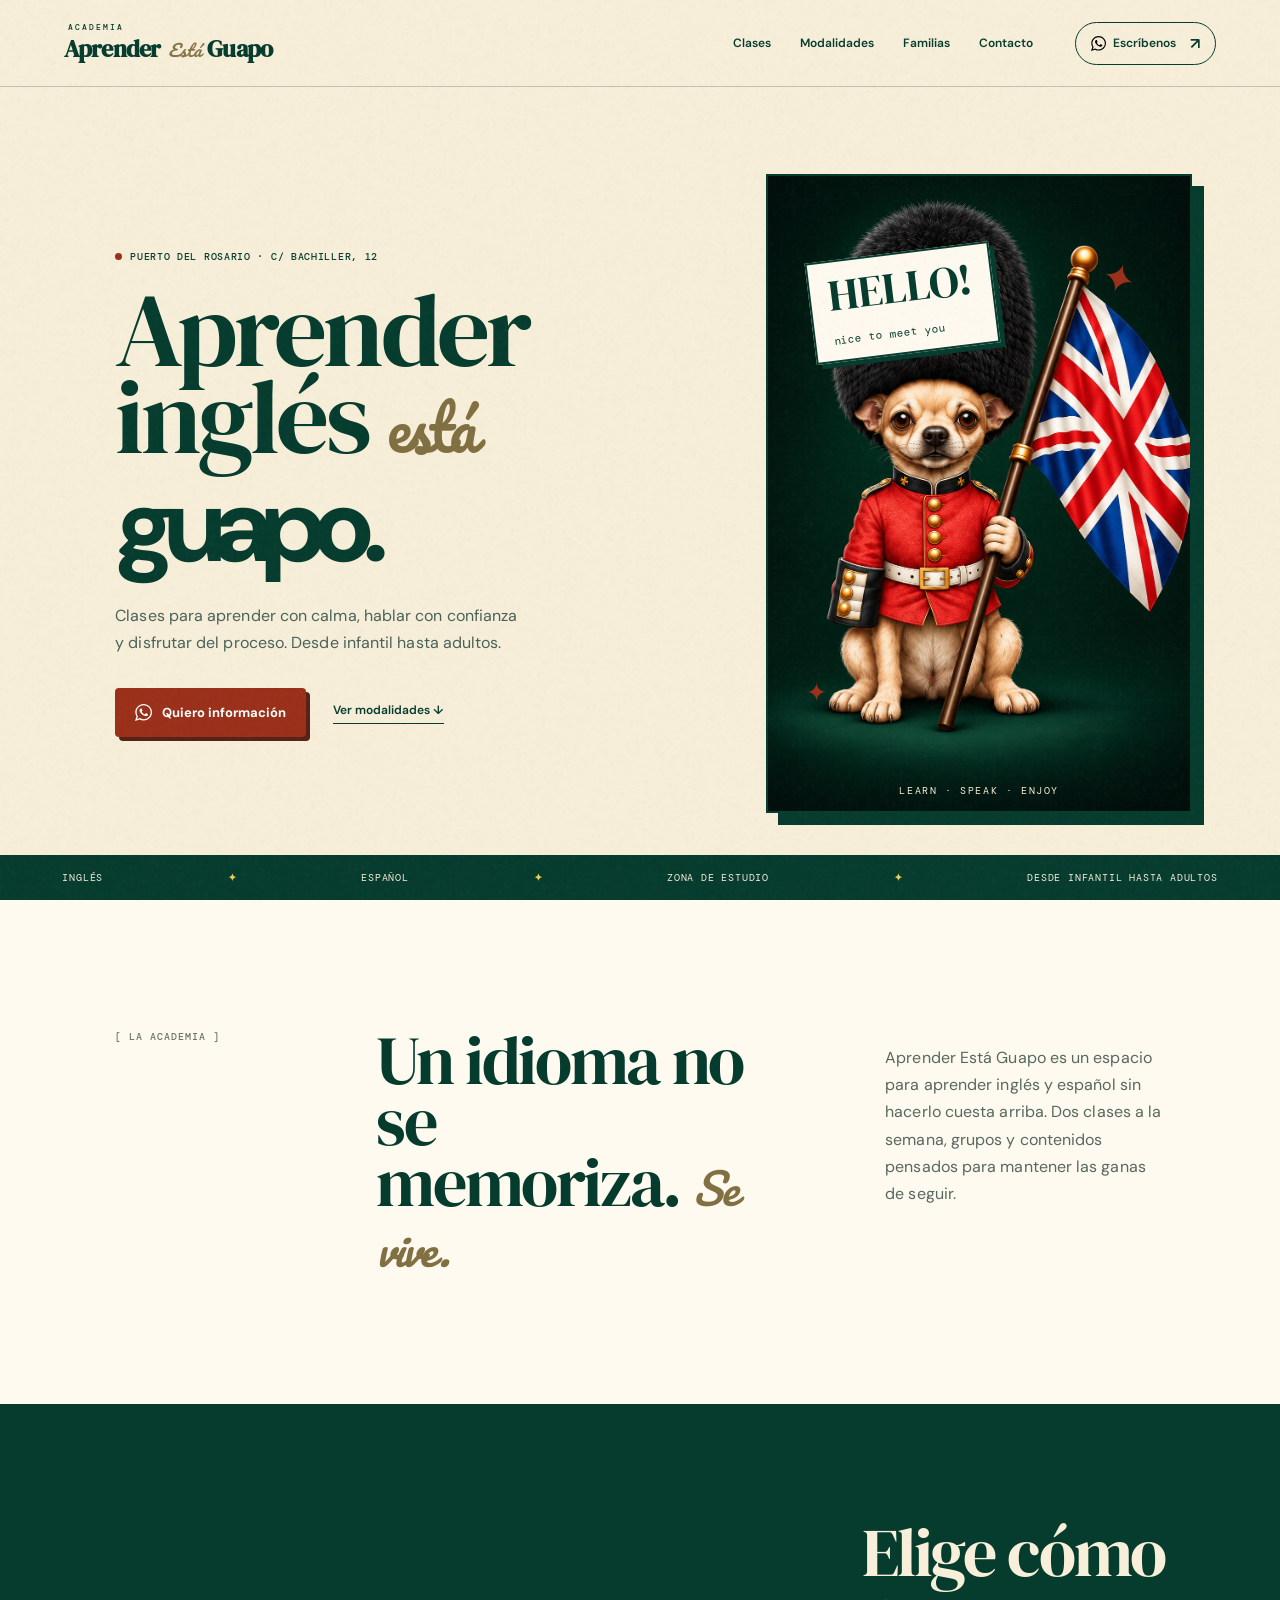
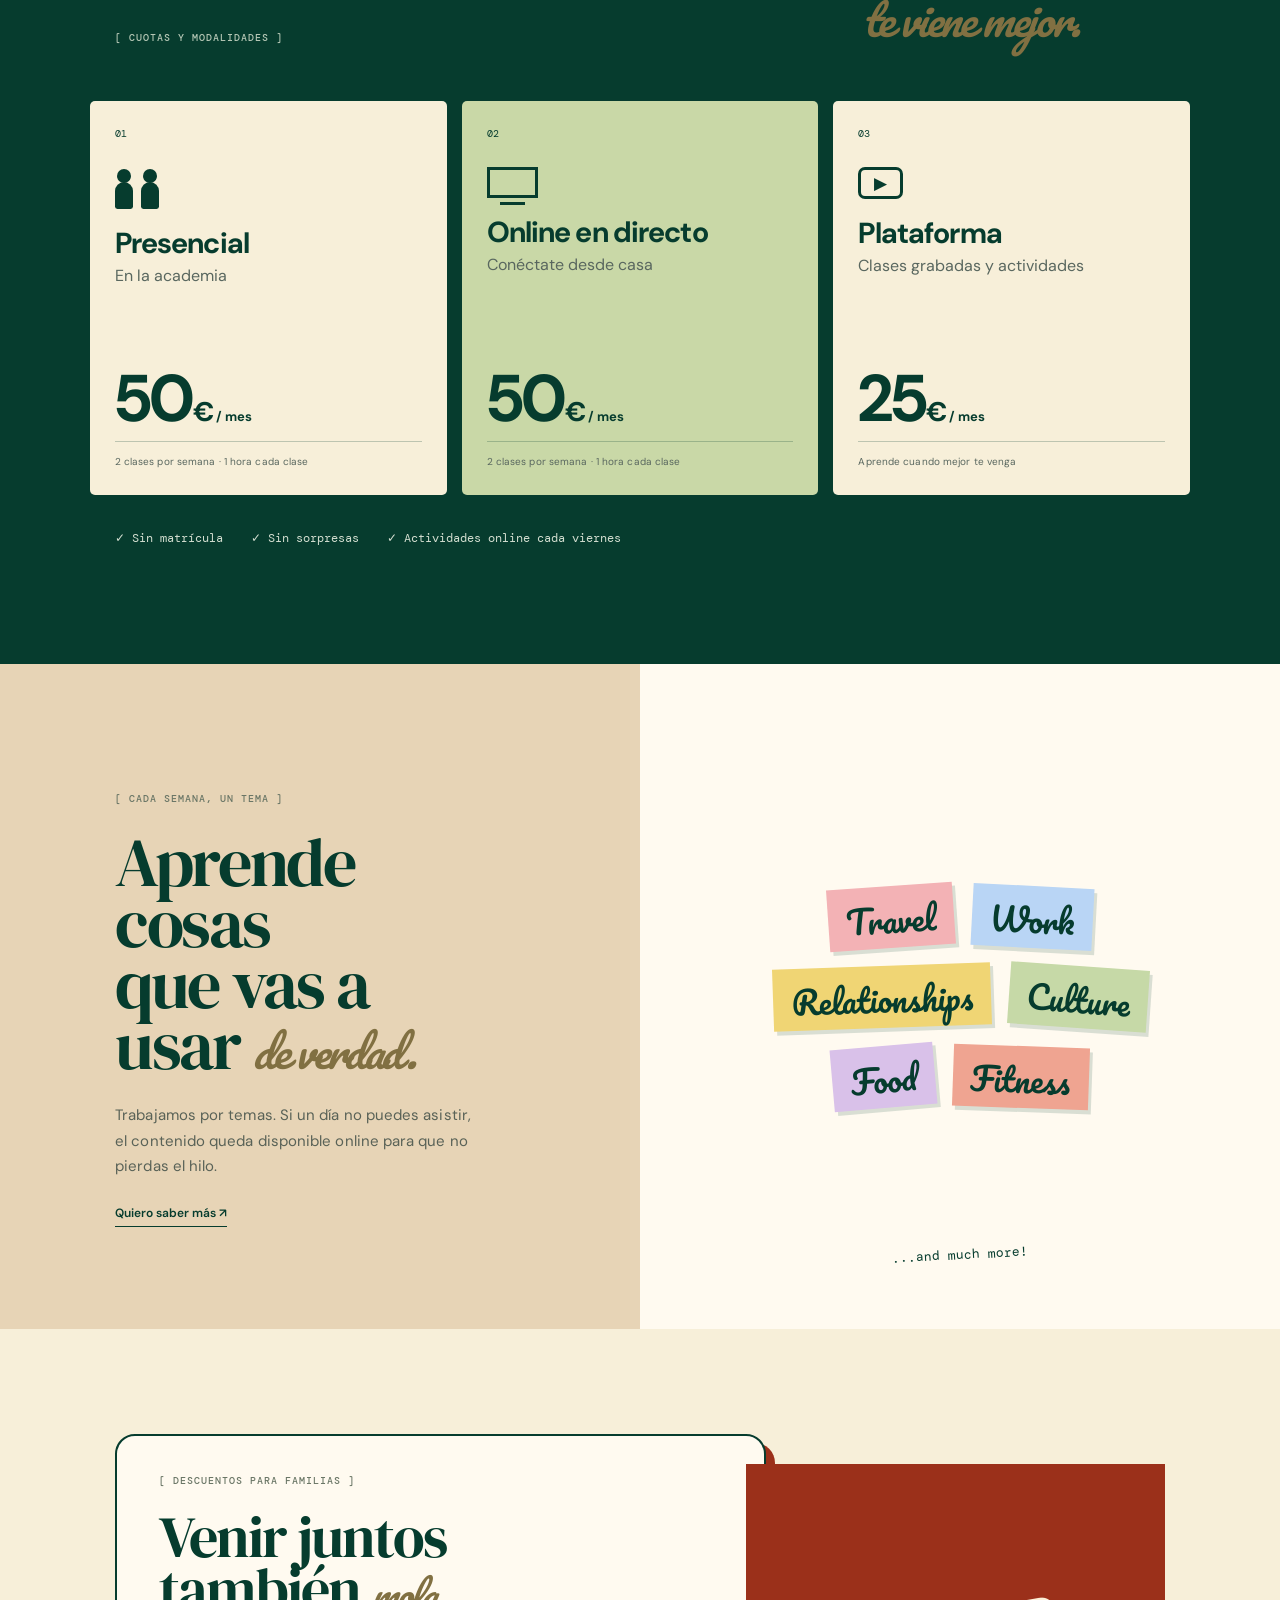
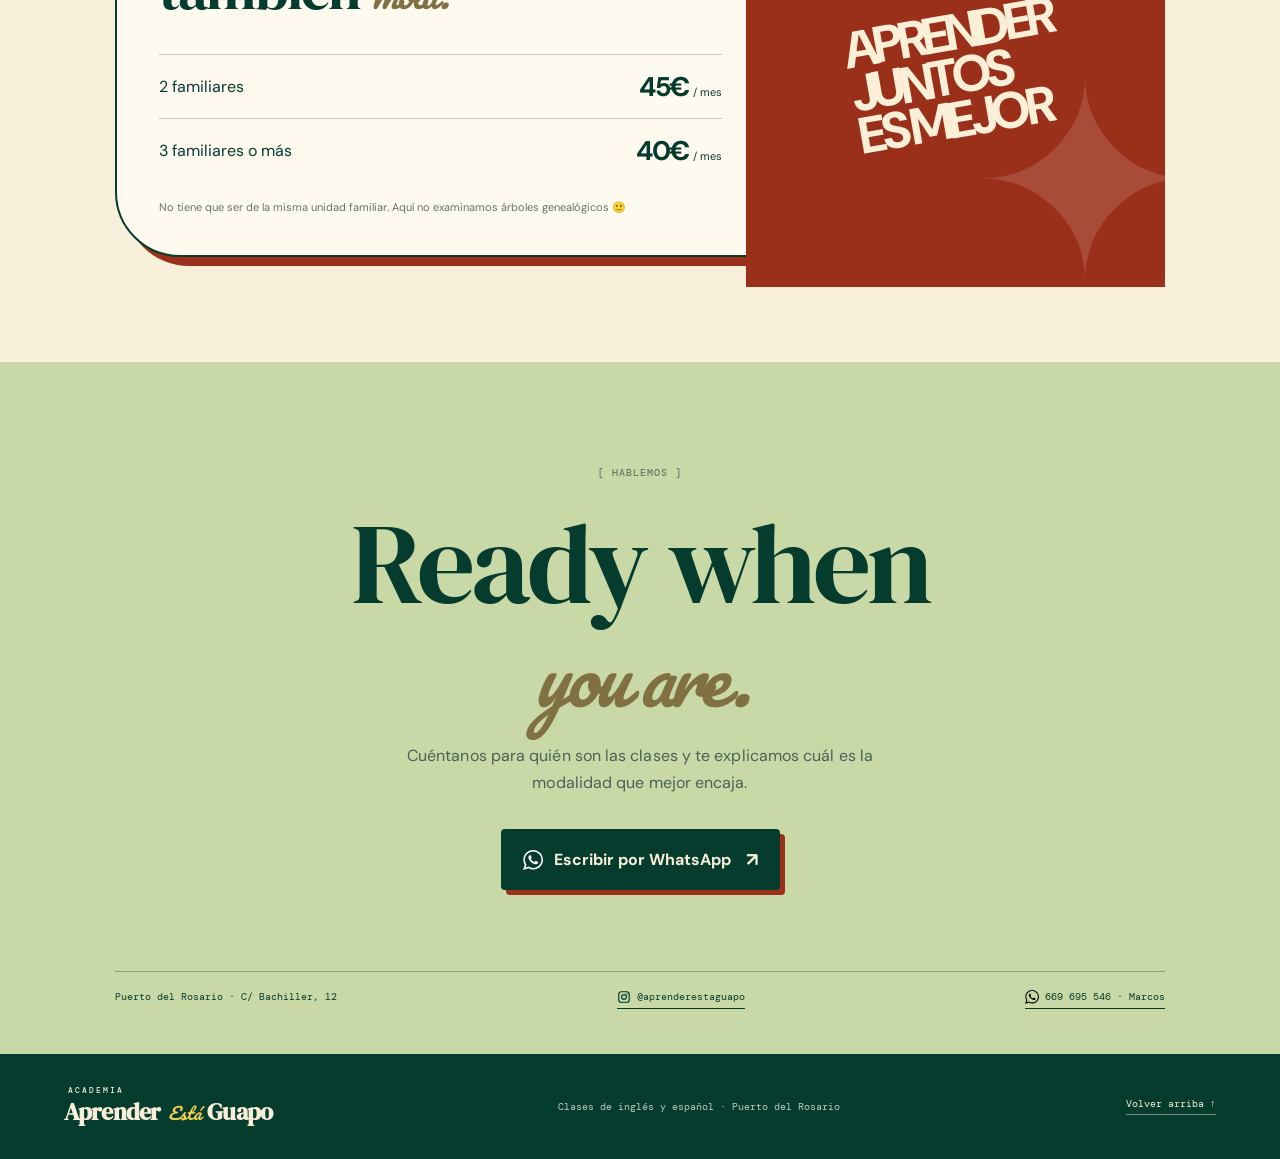
==== demos/aprender-esta-guapo/index.html @ b0c1b48c "Add Aprender Esta Guapo demo" ====
<!doctype html>
<html lang="es">
<head>
  <meta charset="utf-8">
  <meta name="viewport" content="width=device-width, initial-scale=1">
  <meta name="description" content="Aprender Está Guapo — clases de inglés y español en Puerto del Rosario.">
  <title>Aprender Está Guapo | Inglés que te acompaña</title>
  <link rel="preconnect" href="https://fonts.googleapis.com">
  <link rel="preconnect" href="https://fonts.gstatic.com" crossorigin>
  <link href="https://fonts.googleapis.com/css2?family=DM+Mono:wght@400;500&family=DM+Sans:opsz,wght@9..40,400;9..40,500;9..40,600;9..40,700;9..40,800&family=DM+Serif+Display:ital@0;1&family=Pacifico&display=swap" rel="stylesheet">
  <link rel="stylesheet" href="styles.css">
</head>
<body>
  <div class="noise" aria-hidden="true"></div>
  <header class="header" id="inicio">
    <a class="brand" href="#inicio" aria-label="Aprender Está Guapo, inicio"><small>ACADEMIA</small><strong>Aprender <em>Está</em> Guapo</strong></a>
    <nav class="desktop-nav" aria-label="Navegación principal"><a href="#clases">Clases</a><a href="#modalidades">Modalidades</a><a href="#familias">Familias</a><a href="#contacto">Contacto</a></nav>
    <a class="top-cta" href="https://wa.me/34669695546?text=Hola%2C%20me%20gustar%C3%ADa%20pedir%20informaci%C3%B3n%20sobre%20las%20clases." target="_blank" rel="noopener noreferrer"><img class="whatsapp-icon" src="assets/whatsapp.svg" alt="" aria-hidden="true"> Escríbenos <span class="arrow">↗</span></a>
    <button class="menu" type="button" aria-label="Abrir menú" aria-expanded="false"><i></i><i></i></button>
  </header>
  <nav class="mobile-nav" aria-label="Navegación móvil"><a href="#clases">Clases</a><a href="#modalidades">Modalidades</a><a href="#familias">Familias</a><a href="#contacto">Contacto</a><a class="mobile-cta" href="https://wa.me/34669695546?text=Hola%2C%20me%20gustar%C3%ADa%20pedir%20informaci%C3%B3n%20sobre%20las%20clases." target="_blank" rel="noopener noreferrer">Escribir por WhatsApp</a></nav>

  <main>
    <section class="hero">
      <div class="hero-main">
        <p class="eyebrow"><span></span> PUERTO DEL ROSARIO · C/ BACHILLER, 12</p>
        <h1>Aprender<br>inglés <em>está</em><br><strong>guapo.</strong></h1>
        <p class="hero-copy">Clases para aprender con calma, hablar con confianza y disfrutar del proceso. Desde infantil hasta adultos.</p>
        <div class="hero-actions"><a class="button" href="https://wa.me/34669695546?text=Hola%2C%20me%20gustar%C3%ADa%20pedir%20informaci%C3%B3n%20sobre%20las%20clases." target="_blank" rel="noopener noreferrer"><img class="whatsapp-icon" src="assets/whatsapp.svg" alt="" aria-hidden="true"> Quiero información</a><a class="plain-link" href="#modalidades">Ver modalidades <span>↓</span></a></div>
      </div>
      <div class="hero-poster" aria-label="Aprender un idioma abre mundos">
        <div class="sun"></div><div class="star s1">✦</div><div class="star s2">✦</div>
        <p class="speech">HELLO!<br><small>nice to meet you</small></p>
        <img class="mascot" src="assets/mascota-guardia-con-bandera.png" alt="Mascota de Aprender Está Guapo con uniforme de guardia británico">
        <p class="poster-bottom">LEARN · SPEAK · ENJOY</p>
      </div>
      <div class="hero-strip"><span>INGLÉS</span><b>✦</b><span>ESPAÑOL</span><b>✦</b><span>ZONA DE ESTUDIO</span><b>✦</b><span>DESDE INFANTIL HASTA ADULTOS</span></div>
    </section>

    <section class="intro" id="clases"><p class="section-tag">[ LA ACADEMIA ]</p><div><h2>Un idioma no se<br>memoriza. <em>Se vive.</em></h2><p>Aprender Está Guapo es un espacio para aprender inglés y español sin hacerlo cuesta arriba. Dos clases a la semana, grupos y contenidos pensados para mantener las ganas de seguir.</p></div></section>

    <section class="modalities" id="modalidades"><div class="section-heading"><p class="section-tag">[ CUOTAS Y MODALIDADES ]</p><h2>Elige cómo<br><em>te viene mejor.</em></h2></div><div class="plans">
      <article class="plan"><span class="plan-number">01</span><div class="plan-icon people"><i></i><i></i></div><h3>Presencial</h3><p>En la academia</p><b><small>50</small>€ <em>/ mes</em></b><p class="plan-footer">2 clases por semana · 1 hora cada clase</p></article>
      <article class="plan featured"><span class="plan-number">02</span><div class="plan-icon screen"></div><h3>Online en directo</h3><p>Conéctate desde casa</p><b><small>50</small>€ <em>/ mes</em></b><p class="plan-footer">2 clases por semana · 1 hora cada clase</p></article>
      <article class="plan"><span class="plan-number">03</span><div class="plan-icon play">▶</div><h3>Plataforma</h3><p>Clases grabadas y actividades</p><b><small>25</small>€ <em>/ mes</em></b><p class="plan-footer">Aprende cuando mejor te venga</p></article>
    </div><div class="plan-notes"><span>✓ Sin matrícula</span><span>✓ Sin sorpresas</span><span>✓ Actividades online cada viernes</span></div></section>

    <section class="topics"><div class="topics-copy"><p class="section-tag">[ CADA SEMANA, UN TEMA ]</p><h2>Aprende cosas<br>que vas a usar <em>de verdad.</em></h2><p>Trabajamos por temas. Si un día no puedes asistir, el contenido queda disponible online para que no pierdas el hilo.</p><a class="plain-link dark" href="https://wa.me/34669695546?text=Hola%2C%20me%20gustar%C3%ADa%20pedir%20informaci%C3%B3n%20sobre%20las%20clases." target="_blank" rel="noopener noreferrer">Quiero saber más <span>↗</span></a></div><div class="stickers"><span class="pink">Travel</span><span class="blue">Work</span><span class="yellow">Relationships</span><span class="green">Culture</span><span class="purple">Food</span><span class="red">Fitness</span><p>...and much more!</p></div></section>

    <section class="families" id="familias"><div class="family-card"><p class="section-tag">[ DESCUENTOS PARA FAMILIAS ]</p><h2>Venir juntos<br>también <em>mola.</em></h2><div class="family-price"><span>2 familiares</span><strong>45€ <small>/ mes</small></strong></div><div class="family-price"><span>3 familiares o más</span><strong>40€ <small>/ mes</small></strong></div><p class="tiny">No tiene que ser de la misma unidad familiar. Aquí no examinamos árboles genealógicos 🙂</p></div><div class="family-side"><p>APRENDER<br>JUNTOS<br>ES MEJOR</p><div class="scribble">✦</div></div></section>

    <section class="contact" id="contacto"><p class="section-tag">[ HABLEMOS ]</p><h2>Ready when<br><em>you are.</em></h2><p>Cuéntanos para quién son las clases y te explicamos cuál es la modalidad que mejor encaja.</p><a class="contact-button" href="https://wa.me/34669695546?text=Hola%2C%20me%20gustar%C3%ADa%20pedir%20informaci%C3%B3n%20sobre%20las%20clases." target="_blank" rel="noopener noreferrer"><img class="whatsapp-icon" src="assets/whatsapp.svg" alt="" aria-hidden="true"> Escribir por WhatsApp <span>↗</span></a><div class="contact-details"><span>Puerto del Rosario · C/ Bachiller, 12</span><a class="social-link" href="https://www.instagram.com/aprenderestaguapo/" target="_blank" rel="noopener noreferrer"><svg viewBox="0 0 24 24" aria-hidden="true"><path d="M7.5 2h9A5.5 5.5 0 0 1 22 7.5v9a5.5 5.5 0 0 1-5.5 5.5h-9A5.5 5.5 0 0 1 2 16.5v-9A5.5 5.5 0 0 1 7.5 2Zm0 2A3.5 3.5 0 0 0 4 7.5v9A3.5 3.5 0 0 0 7.5 20h9a3.5 3.5 0 0 0 3.5-3.5v-9A3.5 3.5 0 0 0 16.5 4h-9Zm9.75 1.5a1.25 1.25 0 1 1 0 2.5 1.25 1.25 0 0 1 0-2.5ZM12 7a5 5 0 1 1 0 10 5 5 0 0 1 0-10Zm0 2a3 3 0 1 0 0 6 3 3 0 0 0 0-6Z"/></svg>@aprenderestaguapo</a><a class="phone-link" href="https://wa.me/34669695546?text=Hola%2C%20me%20gustar%C3%ADa%20pedir%20informaci%C3%B3n%20sobre%20las%20clases." target="_blank" rel="noopener noreferrer"><img class="whatsapp-icon" src="assets/whatsapp.svg" alt="" aria-hidden="true">669 695 546 · Marcos</a></div></section>
  </main>
  <footer><a class="brand" href="#inicio"><small>ACADEMIA</small><strong>Aprender <em>Está</em> Guapo</strong></a><p>Clases de inglés y español · Puerto del Rosario</p><a href="#inicio">Volver arriba ↑</a></footer>
  <script src="script.js"></script>
</body>
</html>
---- demos/aprender-esta-guapo/styles.css ----
:root{--ink:#063c2e;--cream:#f7efd9;--red:#9b301a;--lime:#c9d8a7;--yellow:#f0cf52;--paper:#fffaf0;--line:rgba(6,60,46,.24)}*{box-sizing:border-box}html{scroll-behavior:smooth}body{margin:0;background:var(--cream);color:var(--ink);font-family:"DM Sans",sans-serif;overflow-x:hidden}.noise{pointer-events:none;position:fixed;inset:0;z-index:9;opacity:.045;background-image:url("data:image/svg+xml,%3Csvg viewBox='0 0 180 180' xmlns='http://www.w3.org/2000/svg'%3E%3Cfilter id='n'%3E%3CfeTurbulence baseFrequency='.8' numOctaves='3' stitchTiles='stitch'/%3E%3C/filter%3E%3Crect width='100%25' height='100%25' filter='url(%23n)'/%3E%3C/svg%3E")}.header{height:87px;display:flex;align-items:center;padding:0 5vw;border-bottom:1px solid var(--line);background:var(--cream);position:relative;z-index:3}.brand{color:var(--ink);text-decoration:none;display:flex;flex-direction:column;line-height:.85}.brand small{font:500 8px "DM Mono",monospace;letter-spacing:.25em;margin-left:4px}.brand strong{font:700 24px "DM Serif Display",serif;letter-spacing:-.08em}.brand em{font-family:Pacifico,cursive;font-size:.7em;color:#887446;font-weight:400}.desktop-nav{display:flex;gap:29px;margin-left:auto;margin-right:42px}.desktop-nav a,.top-cta,.plain-link{font-size:12px;font-weight:600;color:var(--ink);text-decoration:none}.desktop-nav a:hover{opacity:.55}.top-cta{border:1px solid var(--ink);border-radius:30px;padding:10px 15px;transition:background .2s,color .2s}.top-cta:hover{background:var(--ink);color:var(--cream)}.arrow{margin-left:7px;font-size:16px}.menu,.mobile-nav{display:none}.hero{min-height:calc(100svh - 87px);display:grid;grid-template-columns:53% 47%;position:relative}.hero-main{padding:10vh 4vw 10vh 9vw;display:flex;flex-direction:column;justify-content:center}.eyebrow,.section-tag{font:500 10px "DM Mono",monospace;letter-spacing:.07em}.eyebrow{display:flex;align-items:center;gap:8px;margin:0 0 23px}.eyebrow span{width:7px;height:7px;border-radius:50%;background:var(--red)}h1,h2,h3,p{margin-top:0}h1,h2,h3{letter-spacing:-.06em}h1{font:400 clamp(61px,8.2vw,135px)/.75 "DM Serif Display",serif;margin:0 0 33px;color:var(--ink)}h1 em{font:400 .58em Pacifico,cursive;color:#817042;letter-spacing:-.07em}h1 strong{font-family:"DM Sans",sans-serif;font-weight:800;letter-spacing:-.1em}.hero-copy{font-size:16px;line-height:1.6;color:#49625a;max-width:410px;margin-bottom:32px}.hero-actions{display:flex;align-items:center;gap:27px}.button{display:inline-flex;gap:10px;align-items:center;background:var(--red);padding:16px 20px;border-radius:4px;color:#fff;text-decoration:none;font-weight:700;font-size:13px;box-shadow:4px 4px 0 #582216;transition:transform .2s,box-shadow .2s}.button:hover{transform:translate(3px,3px);box-shadow:1px 1px 0 #582216}.button svg,.contact-button svg{width:18px;height:18px;fill:currentColor}.plain-link{border-bottom:1px solid currentColor;padding-bottom:5px}.plain-link:hover{opacity:.55}.hero-poster{margin:3.7vw 4vw 3.7vw 0;background:var(--lime);border:2px solid var(--ink);position:relative;overflow:hidden;min-height:520px;box-shadow:12px 12px 0 var(--ink)}.sun{position:absolute;width:390px;height:390px;border-radius:50%;background:var(--yellow);left:50%;top:50%;transform:translate(-50%,-38%)}.speech{position:absolute;z-index:2;top:12%;left:10%;font:400 44px/.78 "DM Serif Display",serif;margin:0;background:var(--paper);padding:16px 18px 13px;border:2px solid var(--ink);transform:rotate(-7deg);box-shadow:5px 5px 0 var(--ink)}.speech small{font:11px "DM Mono",monospace}.star{position:absolute;font-size:41px;color:var(--red);z-index:2}.s1{right:13%;top:12%;transform:rotate(18deg)}.s2{left:9%;bottom:16%;font-size:25px}.pup{position:absolute;width:270px;height:360px;z-index:1;left:50%;bottom:-22px;transform:translateX(-50%)}.face{position:absolute;width:174px;height:158px;background:#c98956;border:3px solid var(--ink);border-radius:48% 48% 45% 45%;left:48px;top:78px;z-index:3}.ear{position:absolute;width:80px;height:120px;background:#8d5536;border:3px solid var(--ink);border-radius:60% 15% 50% 25%;top:62px;z-index:2}.ear.left{left:25px;transform:rotate(-22deg)}.ear.right{right:20px;transform:scaleX(-1) rotate(-22deg)}.eye{position:absolute;width:14px;height:19px;background:#12221d;border-radius:50%;top:60px}.eye.left{left:48px}.eye.right{right:48px}.nose{position:absolute;width:23px;height:16px;background:#1e2b27;border-radius:50% 50% 60% 60%;top:91px;left:73px}.mouth{position:absolute;width:35px;height:20px;border-bottom:2px solid #1e2b27;border-radius:50%;left:67px;top:101px}.hat{position:absolute;width:173px;height:113px;background:#20241e;border:3px solid var(--ink);border-radius:49% 49% 15% 15%;left:49px;top:5px;z-index:4;box-shadow:inset 0 8px 0 rgba(255,255,255,.06)}.jacket{position:absolute;width:225px;height:170px;background:var(--red);border:3px solid var(--ink);border-radius:50% 50% 0 0;left:22px;top:205px;z-index:1}.jacket:before{content:"";position:absolute;height:100%;width:3px;background:var(--ink);left:50%}.jacket span{position:absolute;width:11px;height:11px;border-radius:50%;background:var(--yellow);border:1px solid var(--ink);left:43%;z-index:2}.jacket span:nth-child(1){top:35px}.jacket span:nth-child(2){top:63px}.jacket span:nth-child(3){top:91px}.poster-bottom{position:absolute;bottom:14px;left:0;right:0;text-align:center;font:10px "DM Mono",monospace;letter-spacing:.16em;margin:0;z-index:4}.hero-strip{position:absolute;left:0;bottom:0;width:100%;height:45px;background:var(--ink);color:var(--cream);display:flex;align-items:center;justify-content:space-around;font:10px "DM Mono",monospace;letter-spacing:.08em;white-space:nowrap}.hero-strip b{color:var(--yellow)}.intro{padding:130px 9vw;display:grid;grid-template-columns:20% 1fr;gap:4vw;background:var(--paper)}.section-tag{letter-spacing:.1em;color:#6a7666;margin:0}.intro>div{display:grid;grid-template-columns:1.2fr .8fr;gap:7vw}.intro h2,.section-heading h2,.topics h2,.families h2,.contact h2{font:400 clamp(44px,5.3vw,82px)/.9 "DM Serif Display",serif;margin:0}.intro h2 em,.section-heading h2 em,.topics h2 em,.families h2 em,.contact h2 em{font-family:Pacifico,cursive;font-size:.63em;color:#817042}.intro p:last-child{font-size:16px;line-height:1.7;color:#56685f;padding-top:14px}.modalities{padding:118px 7vw;background:var(--ink);color:var(--cream)}.section-heading{display:flex;justify-content:space-between;align-items:flex-end;margin:0 2vw 57px}.section-heading .section-tag{color:#b5c7b5}.plans{display:grid;grid-template-columns:repeat(3,1fr);gap:15px}.plan{min-height:394px;padding:26px 25px;background:var(--cream);color:var(--ink);border-radius:5px;position:relative;display:flex;flex-direction:column;align-items:flex-start}.plan.featured{background:var(--lime)}.plan-number{font:10px "DM Mono",monospace;margin-bottom:27px}.plan-icon{height:42px;margin-bottom:20px}.people{display:flex;gap:8px;align-items:flex-end}.people i{display:block;width:18px;height:27px;border-radius:11px 11px 3px 3px;background:var(--ink);position:relative}.people i:before{content:"";width:14px;height:14px;border-radius:50%;position:absolute;background:var(--ink);top:-13px;left:2px}.screen{height:31px;width:51px;border:3px solid var(--ink);position:relative}.screen:after{content:"";position:absolute;width:25px;height:3px;background:var(--ink);bottom:-10px;left:10px}.play{width:45px;height:32px;border:3px solid var(--ink);border-radius:7px;display:grid;place-items:center;font-size:17px}.plan h3{font-size:29px;line-height:.95;margin:0 0 5px}.plan p{font:14px;margin:0;color:#59675f}.plan>b{margin-top:auto;display:block;letter-spacing:-.08em;font-size:27px}.plan>b small{font-size:66px}.plan>b em{font-size:13px;font-style:normal;letter-spacing:0}.plan-footer{border-top:1px solid var(--line);padding-top:13px;width:100%;margin-top:18px;font-size:10px;line-height:1.3}.plan-notes{display:flex;gap:28px;margin:35px 2vw 0;font:12px "DM Mono",monospace;color:#d4dfd1}.topics{display:grid;grid-template-columns:50% 50%;min-height:590px}.topics-copy{padding:10vw 12vw 8vw 9vw;background:#e7d4b6}.topics h2{margin:27px 0}.topics-copy>p:not(.section-tag){font-size:15px;line-height:1.7;color:#596257;max-width:420px}.plain-link.dark{display:inline-block;margin-top:10px}.stickers{padding:10vw 8vw;background:var(--paper);display:flex;gap:18px;align-content:center;justify-content:center;flex-wrap:wrap;position:relative}.stickers span{font:500 clamp(20px,2.5vw,38px)/1 Pacifico,cursive;padding:17px 18px 13px;display:block;box-shadow:3px 4px 0 rgba(6,60,46,.15);transform:rotate(-4deg)}.stickers span:nth-child(2){transform:rotate(3deg)}.stickers span:nth-child(3){transform:rotate(-2deg)}.stickers span:nth-child(4){transform:rotate(4deg)}.stickers span:nth-child(5){transform:rotate(-5deg)}.stickers span:nth-child(6){transform:rotate(2deg)}.pink{background:#f3b2b5}.blue{background:#b9d5f5}.yellow{background:#f0d574}.green{background:#c6d9a7}.purple{background:#d9c1e9}.red{background:#efa491}.stickers p{position:absolute;bottom:10%;font:13px "DM Mono",monospace;transform:rotate(-3deg);margin:0}.families{padding:105px 9vw;background:var(--cream);display:grid;grid-template-columns:62% 38%}.family-card{padding:38px 42px 40px;border:2px solid var(--ink);border-radius:20px 20px 20px 65px;background:var(--paper);box-shadow:9px 9px 0 var(--red)}.families h2{font-size:clamp(38px,4.5vw,68px);margin:24px 0 39px}.family-price{padding:14px 0;border-top:1px solid var(--line);display:flex;justify-content:space-between;align-items:center;font-size:16px}.family-price strong{font-size:27px;letter-spacing:-.06em}.family-price small{font-size:11px;font-weight:400;letter-spacing:0}.tiny{font-size:11px;line-height:1.4;color:#65736b;margin:18px 0 0}.family-side{background:var(--red);margin:30px 0 -30px -20px;color:#fcefd7;display:flex;align-items:center;justify-content:center;position:relative;overflow:hidden}.family-side p{font:800 clamp(33px,4vw,59px)/.85 "DM Sans",sans-serif;letter-spacing:-.1em;margin:0;transform:rotate(-10deg);position:relative;z-index:1}.scribble{position:absolute;font-size:270px;color:rgba(255,255,255,.13);right:-33px;bottom:-74px}.contact{padding:104px 9vw 45px;background:var(--lime);text-align:center}.contact h2{font-size:clamp(62px,9vw,137px);margin:33px 0 22px}.contact>p:not(.section-tag){font-size:16px;line-height:1.55;max-width:480px;margin:0 auto 33px;color:#496256}.contact-button{display:inline-flex;align-items:center;gap:11px;background:var(--ink);color:var(--cream);padding:18px 22px;border-radius:4px;text-decoration:none;font-weight:700;box-shadow:5px 5px 0 var(--red);transition:transform .2s}.contact-button:hover{transform:translate(3px,3px);box-shadow:2px 2px 0 var(--red)}.contact-button svg{width:20px;height:20px}.contact-button span{font-size:19px;margin-left:4px}.contact-details{margin-top:81px;border-top:1px solid rgba(6,60,46,.34);padding-top:18px;display:flex;justify-content:space-between;font:10px "DM Mono",monospace}.contact-details a{color:var(--ink);text-decoration:none;border-bottom:1px solid currentColor;padding-bottom:3px}footer{background:var(--ink);color:var(--cream);padding:31px 5vw;display:flex;align-items:center;justify-content:space-between}footer .brand{color:var(--cream)}footer .brand em{color:var(--yellow)}footer p,footer>a:not(.brand){font:10px "DM Mono",monospace;margin:0;color:#bfcec3}footer>a:not(.brand){text-decoration:none;color:var(--cream);border-bottom:1px solid #778d82;padding-bottom:4px}
@media(max-width:760px){.header{height:72px;padding:0 21px}.brand strong{font-size:20px}.desktop-nav,.top-cta{display:none}.menu{display:flex;flex-direction:column;gap:6px;border:0;background:transparent;padding:8px 0}.menu i{display:block;width:29px;height:1px;background:var(--ink)}.mobile-nav{display:none;position:absolute;top:72px;left:0;right:0;background:var(--cream);padding:5px 21px 23px;border-bottom:1px solid var(--line);z-index:7}.mobile-nav.open{display:flex;flex-direction:column}.mobile-nav a{padding:13px 0;color:var(--ink);text-decoration:none;font-size:15px;border-bottom:1px solid var(--line)}.mobile-nav .mobile-cta{background:var(--red);color:#fff;padding:14px;margin-top:12px;border:0}.hero{min-height:auto;display:block}.hero-main{padding:77px 23px 51px}.eyebrow{font-size:8px}.hero h1{font-size:clamp(64px,18vw,105px);line-height:.73;margin-bottom:28px}.hero-copy{font-size:15px}.hero-actions{gap:20px;flex-wrap:wrap}.hero-poster{margin:0 23px 75px;min-height:450px;box-shadow:8px 8px 0 var(--ink)}.speech{font-size:34px}.pup{transform:translateX(-50%) scale(.9);transform-origin:bottom}.hero-strip{position:relative;height:37px;overflow:hidden;justify-content:flex-start;gap:16px;padding-left:21px;font-size:8px}.hero-strip span:nth-of-type(n+3),.hero-strip b:nth-of-type(n+3){display:none}.intro{display:block;padding:84px 23px}.intro>div{display:block}.intro h2{font-size:47px;margin:26px 0}.intro p:last-child{font-size:15px}.modalities{padding:83px 23px}.section-heading{display:block;margin:0 0 37px}.section-heading h2{font-size:48px;margin-top:25px}.plans{grid-template-columns:1fr;gap:10px}.plan{min-height:275px}.plan>b small{font-size:59px}.plan-notes{margin:29px 0 0;display:grid;gap:10px;font-size:10px}.topics{grid-template-columns:1fr}.topics-copy{padding:84px 23px}.topics h2{font-size:47px}.stickers{min-height:410px;padding:74px 28px;gap:13px}.stickers span{font-size:27px}.families{padding:75px 23px;display:block}.family-card{padding:30px 22px;box-shadow:6px 6px 0 var(--red)}.families h2{font-size:44px}.family-side{height:185px;margin:30px 12px 0}.family-side p{font-size:43px}.contact{padding:75px 23px 32px}.contact h2{font-size:70px}.contact-details{margin-top:66px;gap:12px;align-items:center;flex-direction:column;font-size:9px}footer{padding:29px 23px;gap:20px;flex-wrap:wrap}footer p{display:none}footer>a:not(.brand){font-size:9px}}
.whatsapp-icon{width:17px;height:17px;display:block;object-fit:contain;flex:0 0 auto}.top-cta{display:inline-flex;align-items:center;gap:7px}.top-cta .whatsapp-icon{width:15px;height:15px;filter:brightness(0) saturate(100%)}.button .whatsapp-icon{width:17px;height:17px}.contact-button .whatsapp-icon{width:20px;height:20px}h1,h2,h3{letter-spacing:-.035em}h1{line-height:.83}.hero-copy,.intro p:last-child,.topics-copy>p:not(.section-tag),.contact>p:not(.section-tag){letter-spacing:.005em;line-height:1.7}.plan h3{letter-spacing:-.03em;line-height:1.03}.plan p{line-height:1.45}.plan-footer{line-height:1.45!important;letter-spacing:.01em}.contact-details{line-height:1.45}@media(max-width:760px){.hero h1{line-height:.82;letter-spacing:-.045em}.intro h2,.section-heading h2,.topics h2,.families h2{line-height:1.01}.hero-copy{line-height:1.7}.plan{padding:28px 24px}.plan h3{font-size:30px;line-height:1.05}.contact h2{line-height:.92}}.brand strong{letter-spacing:-.035em;word-spacing:.07em}.brand strong em{display:inline-block;margin:0 .08em 0 .1em;letter-spacing:-.025em}.hero-poster{background:#151916}.hero-poster .sun{opacity:.18}.mascot{position:absolute;inset:0;z-index:1;width:100%;height:100%;object-fit:cover;object-position:center bottom}.hero-poster .pup{display:none}.hero-poster .speech,.hero-poster .star,.hero-poster .poster-bottom{z-index:3}.hero-poster .poster-bottom{color:var(--cream)}@media(max-width:760px){.mascot{object-fit:cover;object-position:center center}}.hero-poster .mascot{object-fit:contain;object-position:center bottom;padding:18px 10px 8px}.hero-poster .sun{display:none}@media(max-width:760px){.hero-poster .mascot{object-fit:contain;object-position:center bottom;padding:14px 7px 5px}}.hero-poster:before{content:"";position:absolute;inset:-16px;background:url("assets/mascota-guardia-con-bandera.png") center/cover no-repeat;filter:blur(12px) saturate(.8);opacity:.42;transform:scale(1.08)}.hero-poster .mascot{z-index:2;transform:scale(1.08);padding:0}.hero-poster .speech,.hero-poster .star,.hero-poster .poster-bottom{z-index:4}@media(max-width:760px){.hero-poster .mascot{transform:scale(1.04)}}.hero-poster:before{display:none}.hero-poster{width:auto;height:min(71vh,650px);min-height:0;aspect-ratio:2/3;justify-self:center;align-self:center;margin:3.7vw auto;background:#062b21}.hero-poster .mascot{inset:0;width:100%;height:100%;object-fit:cover;object-position:center center;transform:none;padding:0}.hero-poster .speech,.hero-poster .star,.hero-poster .poster-bottom{z-index:4}@media(max-width:760px){.hero-poster{width:calc(100% - 46px);height:auto;aspect-ratio:2/3;margin:0 auto 75px}.hero-poster .mascot{object-fit:cover;transform:none}}.contact-details .social-link,.contact-details .phone-link{display:inline-flex;align-items:center;gap:6px}.contact-details .social-link svg{width:14px;height:14px;fill:currentColor}.contact-details .phone-link .whatsapp-icon{width:14px;height:14px;filter:brightness(0) saturate(100%)}@media(max-width:760px){.contact-details .social-link,.contact-details .phone-link{justify-content:center}}@media(max-width:1050px){.header{padding:0 3.5vw}.desktop-nav{gap:19px;margin-right:24px}.hero-main{padding-left:6vw}.hero h1{font-size:clamp(58px,7.4vw,91px)}.hero-poster{height:min(63vh,560px)}.intro{padding-left:6vw;padding-right:6vw}.modalities{padding-left:5vw;padding-right:5vw}.plan{padding:24px 19px}.plan h3{font-size:25px}.plan>b small{font-size:56px}.topics-copy{padding-left:7vw;padding-right:7vw}.families{padding-left:6vw;padding-right:6vw}}@media(max-width:900px){.header{height:72px;padding:0 28px}.desktop-nav,.top-cta{display:none}.menu{display:flex;margin-left:auto;flex-direction:column;gap:6px;border:0;background:transparent;padding:8px 0}.menu i{display:block;width:29px;height:1px;background:var(--ink)}.mobile-nav{display:none;position:absolute;top:72px;left:0;right:0;background:var(--cream);padding:5px 28px 23px;border-bottom:1px solid var(--line);z-index:7}.mobile-nav.open{display:flex;flex-direction:column}.mobile-nav a{padding:13px 0;color:var(--ink);text-decoration:none;font-size:15px;border-bottom:1px solid var(--line)}.mobile-nav .mobile-cta{background:var(--red);color:#fff;padding:14px;margin-top:12px;border:0}.hero{display:block}.hero-main{padding:75px 9vw 55px;max-width:760px}.hero h1{font-size:clamp(70px,12vw,108px)}.hero-poster{width:auto;height:min(66vh,620px);margin:0 auto 70px}.hero-strip{position:relative}.intro{padding:90px 9vw;grid-template-columns:1fr;gap:28px}.intro>div{gap:6vw}.modalities{padding:90px 6vw}.plans{gap:10px}.plan{min-height:355px}.topics{min-height:0}.families{padding:85px 8vw;grid-template-columns:1fr}.family-side{height:230px;margin:26px 22px 0}.contact{padding-left:7vw;padding-right:7vw}}@media(max-width:560px){body{overflow-x:hidden}.header{padding:0 20px}.hero-main{padding:70px 22px 45px}.hero h1{font-size:clamp(59px,18vw,86px);line-height:.84}.eyebrow{font-size:8px;line-height:1.4}.hero-copy{font-size:15px;max-width:34ch}.hero-actions{gap:17px}.button{padding:15px 16px;font-size:12px}.plain-link{font-size:12px}.hero-poster{width:calc(100% - 40px);height:auto;aspect-ratio:2/3;margin-bottom:62px}.speech{font-size:28px;top:9%;left:7%;padding:12px 13px 10px}.speech small{font-size:8px}.s1{right:9%;top:10%;font-size:30px}.s2{left:8%;bottom:13%;font-size:20px}.poster-bottom{font-size:8px}.hero-strip{height:39px;padding-left:18px;gap:13px;font-size:7px}.intro{padding:76px 22px}.intro>div{display:block}.intro h2{font-size:44px;margin:22px 0}.intro p:last-child{padding-top:0;font-size:15px}.modalities{padding:75px 20px}.section-heading{margin-bottom:32px}.section-heading h2{font-size:46px}.plans{grid-template-columns:1fr}.plan{min-height:263px;padding:26px 22px}.plan h3{font-size:30px}.plan>b small{font-size:58px}.plan-notes{gap:9px;font-size:9px}.topics-copy{padding:76px 22px}.topics h2{font-size:44px}.stickers{min-height:390px;padding:65px 22px;gap:11px}.stickers span{font-size:24px;padding:14px 14px 10px}.stickers p{font-size:10px}.families{padding:72px 20px}.family-card{padding:27px 19px}.families h2{font-size:41px}.family-price{font-size:14px}.family-price strong{font-size:23px}.family-side{height:160px;margin:25px 9px 0}.family-side p{font-size:38px}.contact{padding:70px 20px 30px}.contact h2{font-size:65px}.contact>p:not(.section-tag){font-size:15px}.contact-button{width:100%;justify-content:center;font-size:13px;padding:17px 13px}.contact-details{margin-top:57px;gap:11px;font-size:8px}footer{padding:27px 20px}footer>a:not(.brand){font-size:8px}}@media(max-width:360px){.hero h1{font-size:56px}.contact h2{font-size:57px}.button{font-size:11px}.family-price{font-size:13px}}
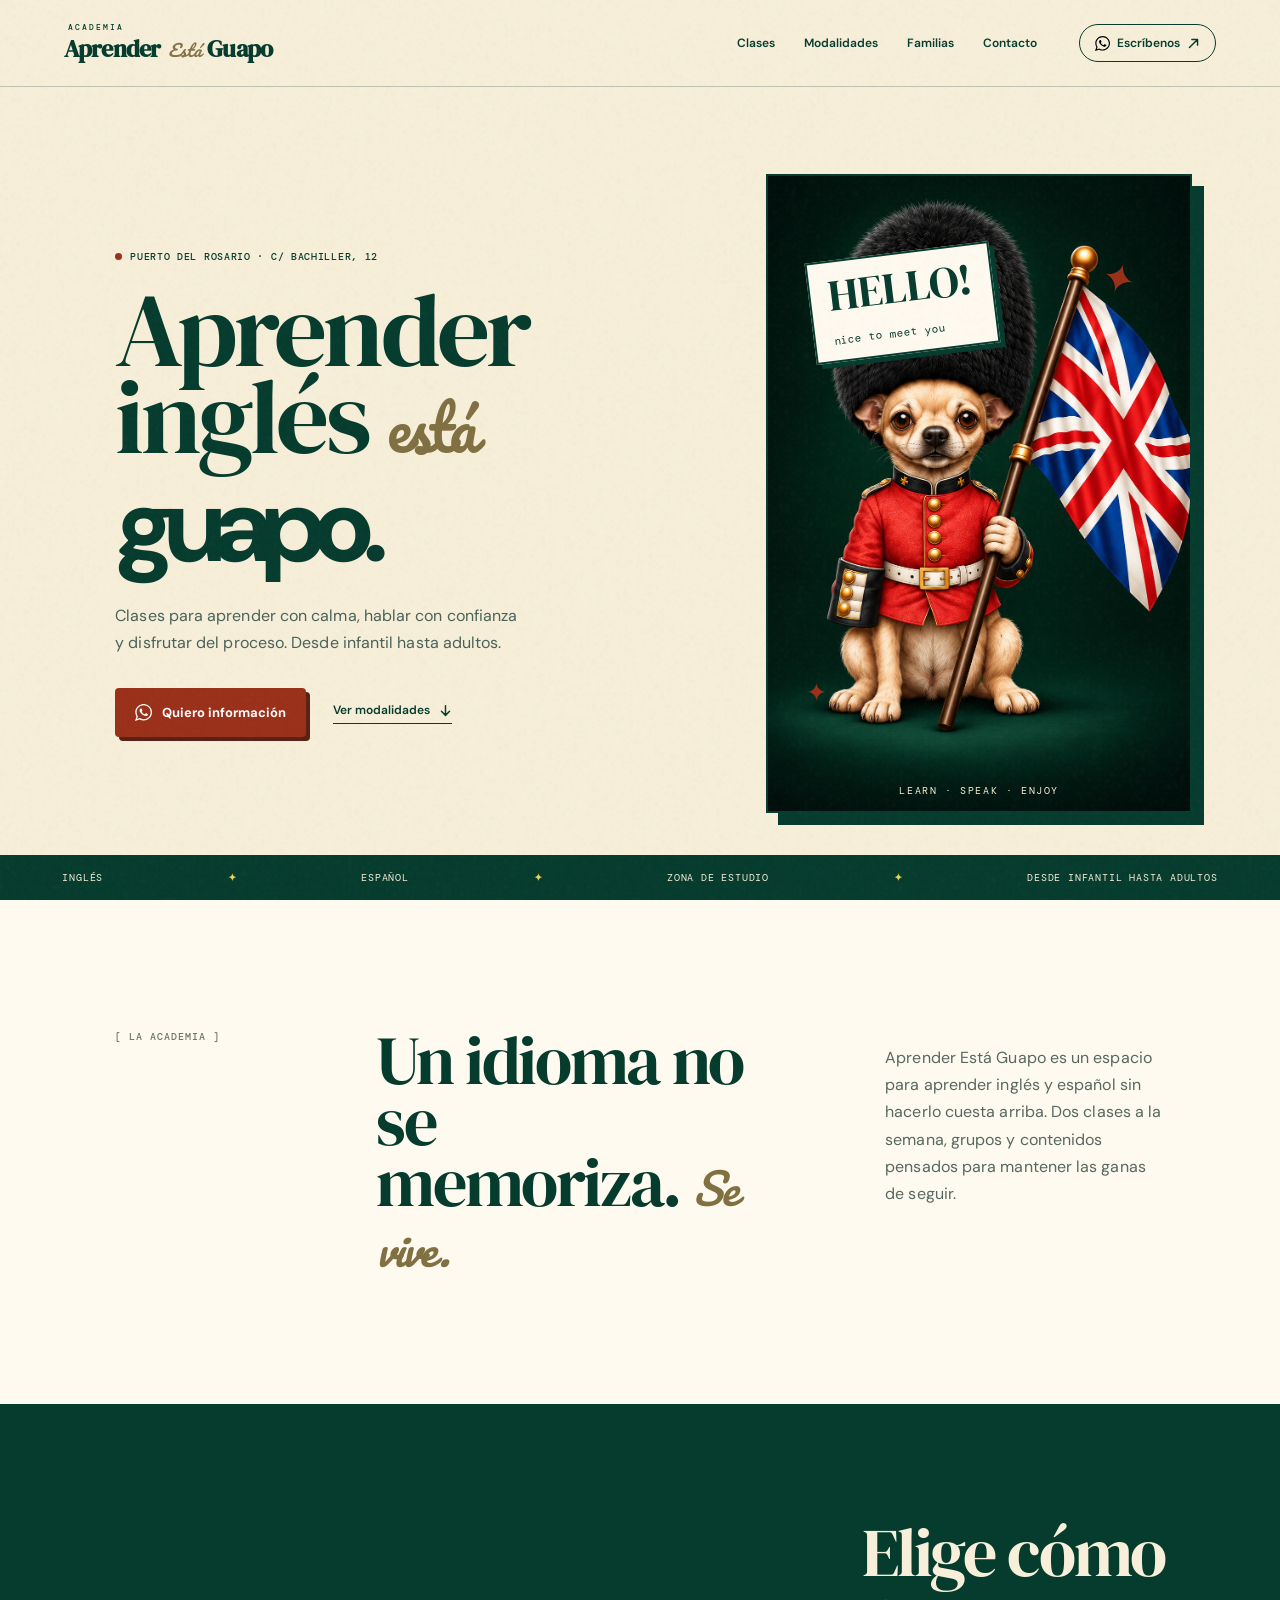
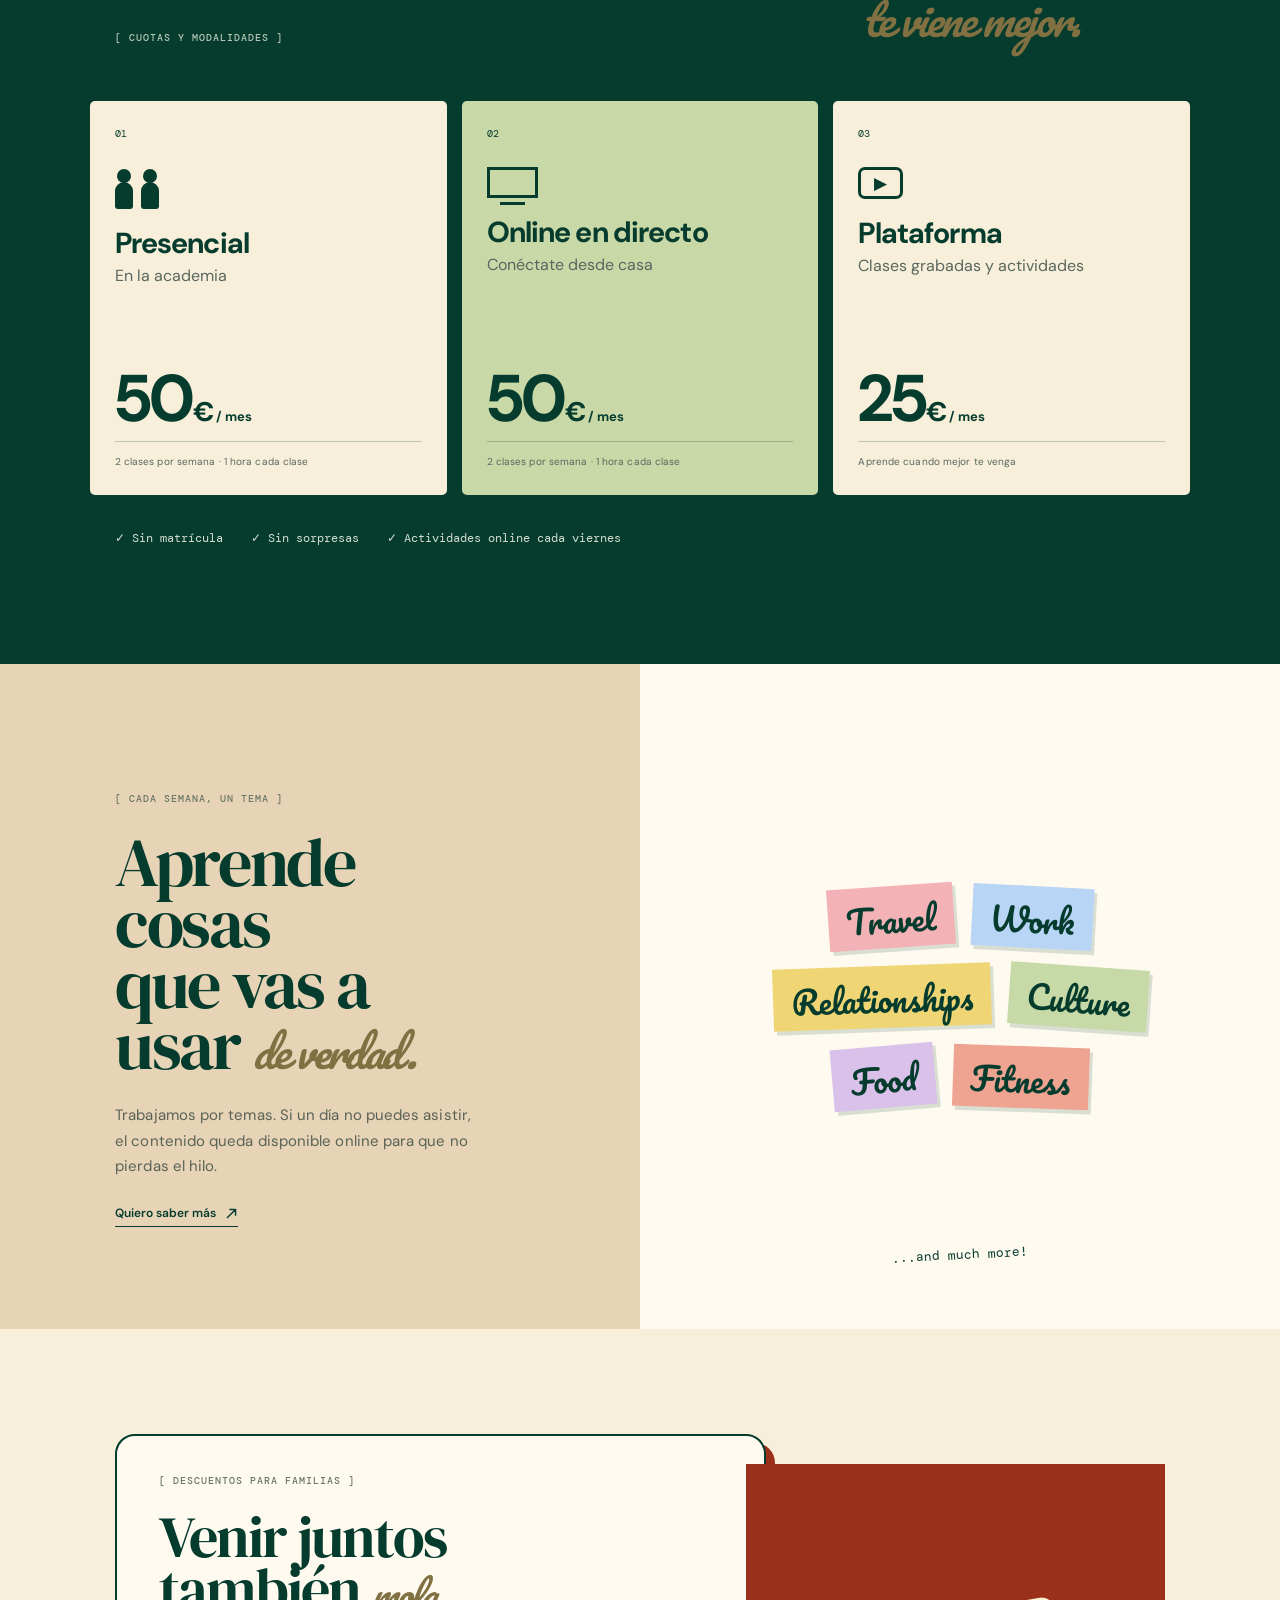
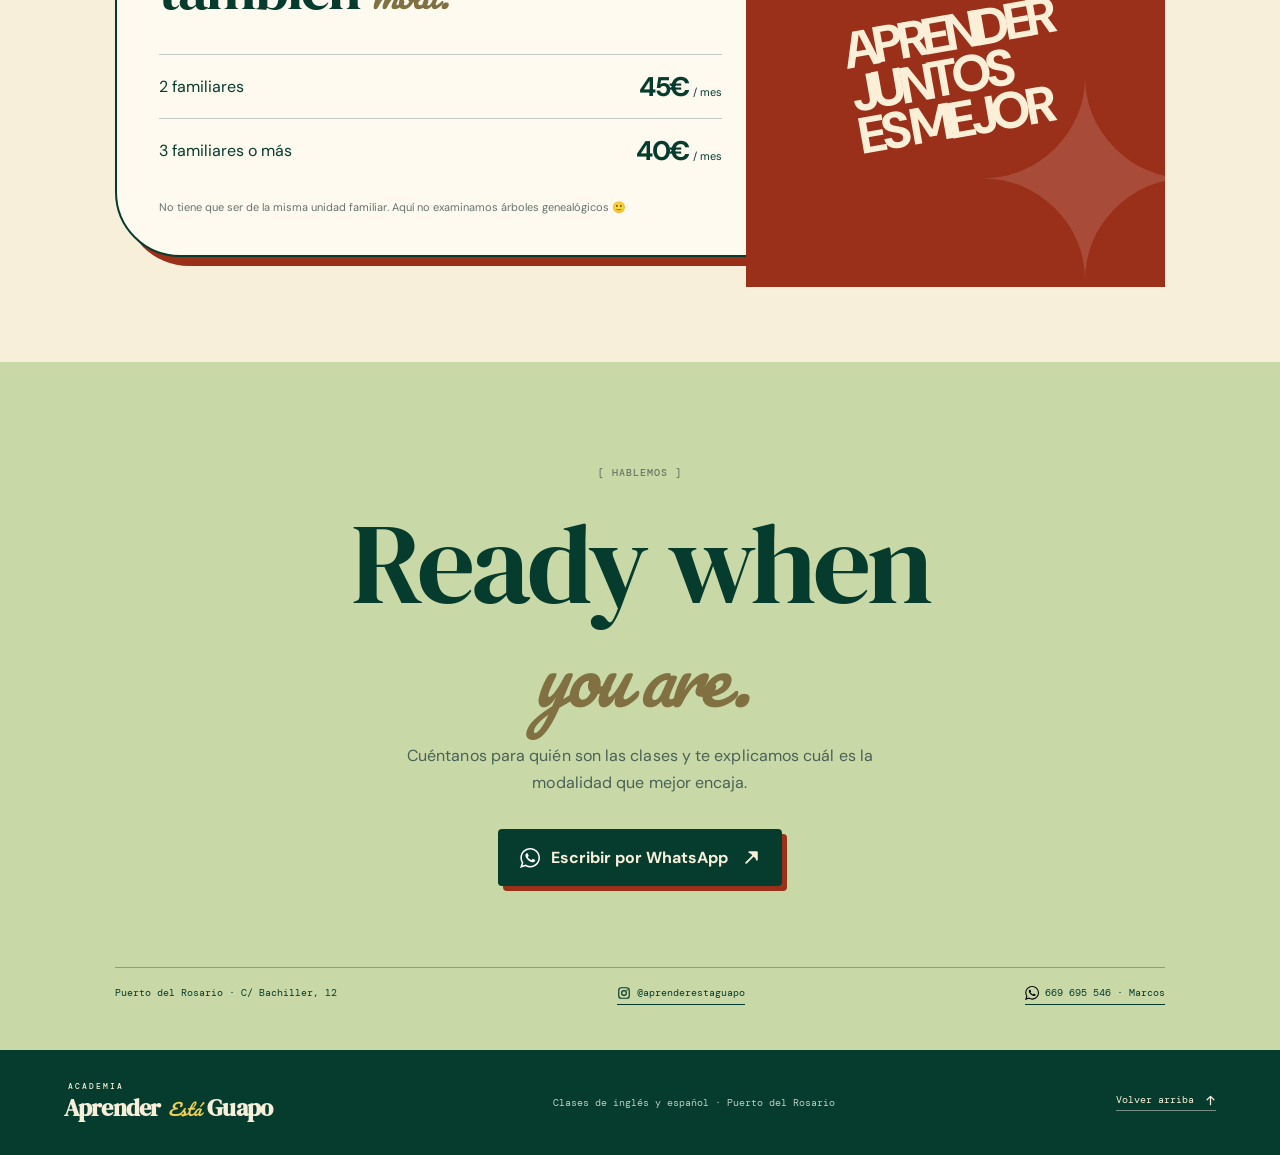
==== commit ceed9e41: "Fix mobile arrows in academy demo" ====
--- a/demos/aprender-esta-guapo/index.html
+++ b/demos/aprender-esta-guapo/index.html
@@ -15,7 +15,7 @@
   <header class="header" id="inicio">
     <a class="brand" href="#inicio" aria-label="Aprender Está Guapo, inicio"><small>ACADEMIA</small><strong>Aprender <em>Está</em> Guapo</strong></a>
     <nav class="desktop-nav" aria-label="Navegación principal"><a href="#clases">Clases</a><a href="#modalidades">Modalidades</a><a href="#familias">Familias</a><a href="#contacto">Contacto</a></nav>
-    <a class="top-cta" href="https://wa.me/34669695546?text=Hola%2C%20me%20gustar%C3%ADa%20pedir%20informaci%C3%B3n%20sobre%20las%20clases." target="_blank" rel="noopener noreferrer"><img class="whatsapp-icon" src="assets/whatsapp.svg" alt="" aria-hidden="true"> Escríbenos <span class="arrow">↗</span></a>
+    <a class="top-cta" href="https://wa.me/34669695546?text=Hola%2C%20me%20gustar%C3%ADa%20pedir%20informaci%C3%B3n%20sobre%20las%20clases." target="_blank" rel="noopener noreferrer"><img class="whatsapp-icon" src="assets/whatsapp.svg" alt="" aria-hidden="true"> Escríbenos <svg class="arrow-icon" viewBox="0 0 16 16" aria-hidden="true"><path d="M3 13 13 3M6 3h7v7"/></svg></a>
     <button class="menu" type="button" aria-label="Abrir menú" aria-expanded="false"><i></i><i></i></button>
   </header>
   <nav class="mobile-nav" aria-label="Navegación móvil"><a href="#clases">Clases</a><a href="#modalidades">Modalidades</a><a href="#familias">Familias</a><a href="#contacto">Contacto</a><a class="mobile-cta" href="https://wa.me/34669695546?text=Hola%2C%20me%20gustar%C3%ADa%20pedir%20informaci%C3%B3n%20sobre%20las%20clases." target="_blank" rel="noopener noreferrer">Escribir por WhatsApp</a></nav>
@@ -26,7 +26,7 @@
         <p class="eyebrow"><span></span> PUERTO DEL ROSARIO · C/ BACHILLER, 12</p>
         <h1>Aprender<br>inglés <em>está</em><br><strong>guapo.</strong></h1>
         <p class="hero-copy">Clases para aprender con calma, hablar con confianza y disfrutar del proceso. Desde infantil hasta adultos.</p>
-        <div class="hero-actions"><a class="button" href="https://wa.me/34669695546?text=Hola%2C%20me%20gustar%C3%ADa%20pedir%20informaci%C3%B3n%20sobre%20las%20clases." target="_blank" rel="noopener noreferrer"><img class="whatsapp-icon" src="assets/whatsapp.svg" alt="" aria-hidden="true"> Quiero información</a><a class="plain-link" href="#modalidades">Ver modalidades <span>↓</span></a></div>
+        <div class="hero-actions"><a class="button" href="https://wa.me/34669695546?text=Hola%2C%20me%20gustar%C3%ADa%20pedir%20informaci%C3%B3n%20sobre%20las%20clases." target="_blank" rel="noopener noreferrer"><img class="whatsapp-icon" src="assets/whatsapp.svg" alt="" aria-hidden="true"> Quiero información</a><a class="plain-link" href="#modalidades">Ver modalidades <svg class="arrow-icon" viewBox="0 0 16 16" aria-hidden="true"><path d="M8 2v12M3 9l5 5 5-5"/></svg></a></div>
       </div>
       <div class="hero-poster" aria-label="Aprender un idioma abre mundos">
         <div class="sun"></div><div class="star s1">✦</div><div class="star s2">✦</div>
@@ -45,13 +45,13 @@
       <article class="plan"><span class="plan-number">03</span><div class="plan-icon play">▶</div><h3>Plataforma</h3><p>Clases grabadas y actividades</p><b><small>25</small>€ <em>/ mes</em></b><p class="plan-footer">Aprende cuando mejor te venga</p></article>
     </div><div class="plan-notes"><span>✓ Sin matrícula</span><span>✓ Sin sorpresas</span><span>✓ Actividades online cada viernes</span></div></section>
 
-    <section class="topics"><div class="topics-copy"><p class="section-tag">[ CADA SEMANA, UN TEMA ]</p><h2>Aprende cosas<br>que vas a usar <em>de verdad.</em></h2><p>Trabajamos por temas. Si un día no puedes asistir, el contenido queda disponible online para que no pierdas el hilo.</p><a class="plain-link dark" href="https://wa.me/34669695546?text=Hola%2C%20me%20gustar%C3%ADa%20pedir%20informaci%C3%B3n%20sobre%20las%20clases." target="_blank" rel="noopener noreferrer">Quiero saber más <span>↗</span></a></div><div class="stickers"><span class="pink">Travel</span><span class="blue">Work</span><span class="yellow">Relationships</span><span class="green">Culture</span><span class="purple">Food</span><span class="red">Fitness</span><p>...and much more!</p></div></section>
+    <section class="topics"><div class="topics-copy"><p class="section-tag">[ CADA SEMANA, UN TEMA ]</p><h2>Aprende cosas<br>que vas a usar <em>de verdad.</em></h2><p>Trabajamos por temas. Si un día no puedes asistir, el contenido queda disponible online para que no pierdas el hilo.</p><a class="plain-link dark" href="https://wa.me/34669695546?text=Hola%2C%20me%20gustar%C3%ADa%20pedir%20informaci%C3%B3n%20sobre%20las%20clases." target="_blank" rel="noopener noreferrer">Quiero saber más <svg class="arrow-icon" viewBox="0 0 16 16" aria-hidden="true"><path d="M3 13 13 3M6 3h7v7"/></svg></a></div><div class="stickers"><span class="pink">Travel</span><span class="blue">Work</span><span class="yellow">Relationships</span><span class="green">Culture</span><span class="purple">Food</span><span class="red">Fitness</span><p>...and much more!</p></div></section>
 
     <section class="families" id="familias"><div class="family-card"><p class="section-tag">[ DESCUENTOS PARA FAMILIAS ]</p><h2>Venir juntos<br>también <em>mola.</em></h2><div class="family-price"><span>2 familiares</span><strong>45€ <small>/ mes</small></strong></div><div class="family-price"><span>3 familiares o más</span><strong>40€ <small>/ mes</small></strong></div><p class="tiny">No tiene que ser de la misma unidad familiar. Aquí no examinamos árboles genealógicos 🙂</p></div><div class="family-side"><p>APRENDER<br>JUNTOS<br>ES MEJOR</p><div class="scribble">✦</div></div></section>
 
-    <section class="contact" id="contacto"><p class="section-tag">[ HABLEMOS ]</p><h2>Ready when<br><em>you are.</em></h2><p>Cuéntanos para quién son las clases y te explicamos cuál es la modalidad que mejor encaja.</p><a class="contact-button" href="https://wa.me/34669695546?text=Hola%2C%20me%20gustar%C3%ADa%20pedir%20informaci%C3%B3n%20sobre%20las%20clases." target="_blank" rel="noopener noreferrer"><img class="whatsapp-icon" src="assets/whatsapp.svg" alt="" aria-hidden="true"> Escribir por WhatsApp <span>↗</span></a><div class="contact-details"><span>Puerto del Rosario · C/ Bachiller, 12</span><a class="social-link" href="https://www.instagram.com/aprenderestaguapo/" target="_blank" rel="noopener noreferrer"><svg viewBox="0 0 24 24" aria-hidden="true"><path d="M7.5 2h9A5.5 5.5 0 0 1 22 7.5v9a5.5 5.5 0 0 1-5.5 5.5h-9A5.5 5.5 0 0 1 2 16.5v-9A5.5 5.5 0 0 1 7.5 2Zm0 2A3.5 3.5 0 0 0 4 7.5v9A3.5 3.5 0 0 0 7.5 20h9a3.5 3.5 0 0 0 3.5-3.5v-9A3.5 3.5 0 0 0 16.5 4h-9Zm9.75 1.5a1.25 1.25 0 1 1 0 2.5 1.25 1.25 0 0 1 0-2.5ZM12 7a5 5 0 1 1 0 10 5 5 0 0 1 0-10Zm0 2a3 3 0 1 0 0 6 3 3 0 0 0 0-6Z"/></svg>@aprenderestaguapo</a><a class="phone-link" href="https://wa.me/34669695546?text=Hola%2C%20me%20gustar%C3%ADa%20pedir%20informaci%C3%B3n%20sobre%20las%20clases." target="_blank" rel="noopener noreferrer"><img class="whatsapp-icon" src="assets/whatsapp.svg" alt="" aria-hidden="true">669 695 546 · Marcos</a></div></section>
+    <section class="contact" id="contacto"><p class="section-tag">[ HABLEMOS ]</p><h2>Ready when<br><em>you are.</em></h2><p>Cuéntanos para quién son las clases y te explicamos cuál es la modalidad que mejor encaja.</p><a class="contact-button" href="https://wa.me/34669695546?text=Hola%2C%20me%20gustar%C3%ADa%20pedir%20informaci%C3%B3n%20sobre%20las%20clases." target="_blank" rel="noopener noreferrer"><img class="whatsapp-icon" src="assets/whatsapp.svg" alt="" aria-hidden="true"> Escribir por WhatsApp <svg class="arrow-icon" viewBox="0 0 16 16" aria-hidden="true"><path d="M3 13 13 3M6 3h7v7"/></svg></a><div class="contact-details"><span>Puerto del Rosario · C/ Bachiller, 12</span><a class="social-link" href="https://www.instagram.com/aprenderestaguapo/" target="_blank" rel="noopener noreferrer"><svg viewBox="0 0 24 24" aria-hidden="true"><path d="M7.5 2h9A5.5 5.5 0 0 1 22 7.5v9a5.5 5.5 0 0 1-5.5 5.5h-9A5.5 5.5 0 0 1 2 16.5v-9A5.5 5.5 0 0 1 7.5 2Zm0 2A3.5 3.5 0 0 0 4 7.5v9A3.5 3.5 0 0 0 7.5 20h9a3.5 3.5 0 0 0 3.5-3.5v-9A3.5 3.5 0 0 0 16.5 4h-9Zm9.75 1.5a1.25 1.25 0 1 1 0 2.5 1.25 1.25 0 0 1 0-2.5ZM12 7a5 5 0 1 1 0 10 5 5 0 0 1 0-10Zm0 2a3 3 0 1 0 0 6 3 3 0 0 0 0-6Z"/></svg>@aprenderestaguapo</a><a class="phone-link" href="https://wa.me/34669695546?text=Hola%2C%20me%20gustar%C3%ADa%20pedir%20informaci%C3%B3n%20sobre%20las%20clases." target="_blank" rel="noopener noreferrer"><img class="whatsapp-icon" src="assets/whatsapp.svg" alt="" aria-hidden="true">669 695 546 · Marcos</a></div></section>
   </main>
-  <footer><a class="brand" href="#inicio"><small>ACADEMIA</small><strong>Aprender <em>Está</em> Guapo</strong></a><p>Clases de inglés y español · Puerto del Rosario</p><a href="#inicio">Volver arriba ↑</a></footer>
+  <footer><a class="brand" href="#inicio"><small>ACADEMIA</small><strong>Aprender <em>Está</em> Guapo</strong></a><p>Clases de inglés y español · Puerto del Rosario</p><a href="#inicio">Volver arriba <svg class="arrow-icon" viewBox="0 0 16 16" aria-hidden="true"><path d="M8 14V2M3 7l5-5 5 5"/></svg></a></footer>
   <script src="script.js"></script>
 </body>
 </html>
--- a/demos/aprender-esta-guapo/styles.css
+++ b/demos/aprender-esta-guapo/styles.css
@@ -1,3 +1,3 @@
 :root{--ink:#063c2e;--cream:#f7efd9;--red:#9b301a;--lime:#c9d8a7;--yellow:#f0cf52;--paper:#fffaf0;--line:rgba(6,60,46,.24)}*{box-sizing:border-box}html{scroll-behavior:smooth}body{margin:0;background:var(--cream);color:var(--ink);font-family:"DM Sans",sans-serif;overflow-x:hidden}.noise{pointer-events:none;position:fixed;inset:0;z-index:9;opacity:.045;background-image:url("data:image/svg+xml,%3Csvg viewBox='0 0 180 180' xmlns='http://www.w3.org/2000/svg'%3E%3Cfilter id='n'%3E%3CfeTurbulence baseFrequency='.8' numOctaves='3' stitchTiles='stitch'/%3E%3C/filter%3E%3Crect width='100%25' height='100%25' filter='url(%23n)'/%3E%3C/svg%3E")}.header{height:87px;display:flex;align-items:center;padding:0 5vw;border-bottom:1px solid var(--line);background:var(--cream);position:relative;z-index:3}.brand{color:var(--ink);text-decoration:none;display:flex;flex-direction:column;line-height:.85}.brand small{font:500 8px "DM Mono",monospace;letter-spacing:.25em;margin-left:4px}.brand strong{font:700 24px "DM Serif Display",serif;letter-spacing:-.08em}.brand em{font-family:Pacifico,cursive;font-size:.7em;color:#887446;font-weight:400}.desktop-nav{display:flex;gap:29px;margin-left:auto;margin-right:42px}.desktop-nav a,.top-cta,.plain-link{font-size:12px;font-weight:600;color:var(--ink);text-decoration:none}.desktop-nav a:hover{opacity:.55}.top-cta{border:1px solid var(--ink);border-radius:30px;padding:10px 15px;transition:background .2s,color .2s}.top-cta:hover{background:var(--ink);color:var(--cream)}.arrow{margin-left:7px;font-size:16px}.menu,.mobile-nav{display:none}.hero{min-height:calc(100svh - 87px);display:grid;grid-template-columns:53% 47%;position:relative}.hero-main{padding:10vh 4vw 10vh 9vw;display:flex;flex-direction:column;justify-content:center}.eyebrow,.section-tag{font:500 10px "DM Mono",monospace;letter-spacing:.07em}.eyebrow{display:flex;align-items:center;gap:8px;margin:0 0 23px}.eyebrow span{width:7px;height:7px;border-radius:50%;background:var(--red)}h1,h2,h3,p{margin-top:0}h1,h2,h3{letter-spacing:-.06em}h1{font:400 clamp(61px,8.2vw,135px)/.75 "DM Serif Display",serif;margin:0 0 33px;color:var(--ink)}h1 em{font:400 .58em Pacifico,cursive;color:#817042;letter-spacing:-.07em}h1 strong{font-family:"DM Sans",sans-serif;font-weight:800;letter-spacing:-.1em}.hero-copy{font-size:16px;line-height:1.6;color:#49625a;max-width:410px;margin-bottom:32px}.hero-actions{display:flex;align-items:center;gap:27px}.button{display:inline-flex;gap:10px;align-items:center;background:var(--red);padding:16px 20px;border-radius:4px;color:#fff;text-decoration:none;font-weight:700;font-size:13px;box-shadow:4px 4px 0 #582216;transition:transform .2s,box-shadow .2s}.button:hover{transform:translate(3px,3px);box-shadow:1px 1px 0 #582216}.button svg,.contact-button svg{width:18px;height:18px;fill:currentColor}.plain-link{border-bottom:1px solid currentColor;padding-bottom:5px}.plain-link:hover{opacity:.55}.hero-poster{margin:3.7vw 4vw 3.7vw 0;background:var(--lime);border:2px solid var(--ink);position:relative;overflow:hidden;min-height:520px;box-shadow:12px 12px 0 var(--ink)}.sun{position:absolute;width:390px;height:390px;border-radius:50%;background:var(--yellow);left:50%;top:50%;transform:translate(-50%,-38%)}.speech{position:absolute;z-index:2;top:12%;left:10%;font:400 44px/.78 "DM Serif Display",serif;margin:0;background:var(--paper);padding:16px 18px 13px;border:2px solid var(--ink);transform:rotate(-7deg);box-shadow:5px 5px 0 var(--ink)}.speech small{font:11px "DM Mono",monospace}.star{position:absolute;font-size:41px;color:var(--red);z-index:2}.s1{right:13%;top:12%;transform:rotate(18deg)}.s2{left:9%;bottom:16%;font-size:25px}.pup{position:absolute;width:270px;height:360px;z-index:1;left:50%;bottom:-22px;transform:translateX(-50%)}.face{position:absolute;width:174px;height:158px;background:#c98956;border:3px solid var(--ink);border-radius:48% 48% 45% 45%;left:48px;top:78px;z-index:3}.ear{position:absolute;width:80px;height:120px;background:#8d5536;border:3px solid var(--ink);border-radius:60% 15% 50% 25%;top:62px;z-index:2}.ear.left{left:25px;transform:rotate(-22deg)}.ear.right{right:20px;transform:scaleX(-1) rotate(-22deg)}.eye{position:absolute;width:14px;height:19px;background:#12221d;border-radius:50%;top:60px}.eye.left{left:48px}.eye.right{right:48px}.nose{position:absolute;width:23px;height:16px;background:#1e2b27;border-radius:50% 50% 60% 60%;top:91px;left:73px}.mouth{position:absolute;width:35px;height:20px;border-bottom:2px solid #1e2b27;border-radius:50%;left:67px;top:101px}.hat{position:absolute;width:173px;height:113px;background:#20241e;border:3px solid var(--ink);border-radius:49% 49% 15% 15%;left:49px;top:5px;z-index:4;box-shadow:inset 0 8px 0 rgba(255,255,255,.06)}.jacket{position:absolute;width:225px;height:170px;background:var(--red);border:3px solid var(--ink);border-radius:50% 50% 0 0;left:22px;top:205px;z-index:1}.jacket:before{content:"";position:absolute;height:100%;width:3px;background:var(--ink);left:50%}.jacket span{position:absolute;width:11px;height:11px;border-radius:50%;background:var(--yellow);border:1px solid var(--ink);left:43%;z-index:2}.jacket span:nth-child(1){top:35px}.jacket span:nth-child(2){top:63px}.jacket span:nth-child(3){top:91px}.poster-bottom{position:absolute;bottom:14px;left:0;right:0;text-align:center;font:10px "DM Mono",monospace;letter-spacing:.16em;margin:0;z-index:4}.hero-strip{position:absolute;left:0;bottom:0;width:100%;height:45px;background:var(--ink);color:var(--cream);display:flex;align-items:center;justify-content:space-around;font:10px "DM Mono",monospace;letter-spacing:.08em;white-space:nowrap}.hero-strip b{color:var(--yellow)}.intro{padding:130px 9vw;display:grid;grid-template-columns:20% 1fr;gap:4vw;background:var(--paper)}.section-tag{letter-spacing:.1em;color:#6a7666;margin:0}.intro>div{display:grid;grid-template-columns:1.2fr .8fr;gap:7vw}.intro h2,.section-heading h2,.topics h2,.families h2,.contact h2{font:400 clamp(44px,5.3vw,82px)/.9 "DM Serif Display",serif;margin:0}.intro h2 em,.section-heading h2 em,.topics h2 em,.families h2 em,.contact h2 em{font-family:Pacifico,cursive;font-size:.63em;color:#817042}.intro p:last-child{font-size:16px;line-height:1.7;color:#56685f;padding-top:14px}.modalities{padding:118px 7vw;background:var(--ink);color:var(--cream)}.section-heading{display:flex;justify-content:space-between;align-items:flex-end;margin:0 2vw 57px}.section-heading .section-tag{color:#b5c7b5}.plans{display:grid;grid-template-columns:repeat(3,1fr);gap:15px}.plan{min-height:394px;padding:26px 25px;background:var(--cream);color:var(--ink);border-radius:5px;position:relative;display:flex;flex-direction:column;align-items:flex-start}.plan.featured{background:var(--lime)}.plan-number{font:10px "DM Mono",monospace;margin-bottom:27px}.plan-icon{height:42px;margin-bottom:20px}.people{display:flex;gap:8px;align-items:flex-end}.people i{display:block;width:18px;height:27px;border-radius:11px 11px 3px 3px;background:var(--ink);position:relative}.people i:before{content:"";width:14px;height:14px;border-radius:50%;position:absolute;background:var(--ink);top:-13px;left:2px}.screen{height:31px;width:51px;border:3px solid var(--ink);position:relative}.screen:after{content:"";position:absolute;width:25px;height:3px;background:var(--ink);bottom:-10px;left:10px}.play{width:45px;height:32px;border:3px solid var(--ink);border-radius:7px;display:grid;place-items:center;font-size:17px}.plan h3{font-size:29px;line-height:.95;margin:0 0 5px}.plan p{font:14px;margin:0;color:#59675f}.plan>b{margin-top:auto;display:block;letter-spacing:-.08em;font-size:27px}.plan>b small{font-size:66px}.plan>b em{font-size:13px;font-style:normal;letter-spacing:0}.plan-footer{border-top:1px solid var(--line);padding-top:13px;width:100%;margin-top:18px;font-size:10px;line-height:1.3}.plan-notes{display:flex;gap:28px;margin:35px 2vw 0;font:12px "DM Mono",monospace;color:#d4dfd1}.topics{display:grid;grid-template-columns:50% 50%;min-height:590px}.topics-copy{padding:10vw 12vw 8vw 9vw;background:#e7d4b6}.topics h2{margin:27px 0}.topics-copy>p:not(.section-tag){font-size:15px;line-height:1.7;color:#596257;max-width:420px}.plain-link.dark{display:inline-block;margin-top:10px}.stickers{padding:10vw 8vw;background:var(--paper);display:flex;gap:18px;align-content:center;justify-content:center;flex-wrap:wrap;position:relative}.stickers span{font:500 clamp(20px,2.5vw,38px)/1 Pacifico,cursive;padding:17px 18px 13px;display:block;box-shadow:3px 4px 0 rgba(6,60,46,.15);transform:rotate(-4deg)}.stickers span:nth-child(2){transform:rotate(3deg)}.stickers span:nth-child(3){transform:rotate(-2deg)}.stickers span:nth-child(4){transform:rotate(4deg)}.stickers span:nth-child(5){transform:rotate(-5deg)}.stickers span:nth-child(6){transform:rotate(2deg)}.pink{background:#f3b2b5}.blue{background:#b9d5f5}.yellow{background:#f0d574}.green{background:#c6d9a7}.purple{background:#d9c1e9}.red{background:#efa491}.stickers p{position:absolute;bottom:10%;font:13px "DM Mono",monospace;transform:rotate(-3deg);margin:0}.families{padding:105px 9vw;background:var(--cream);display:grid;grid-template-columns:62% 38%}.family-card{padding:38px 42px 40px;border:2px solid var(--ink);border-radius:20px 20px 20px 65px;background:var(--paper);box-shadow:9px 9px 0 var(--red)}.families h2{font-size:clamp(38px,4.5vw,68px);margin:24px 0 39px}.family-price{padding:14px 0;border-top:1px solid var(--line);display:flex;justify-content:space-between;align-items:center;font-size:16px}.family-price strong{font-size:27px;letter-spacing:-.06em}.family-price small{font-size:11px;font-weight:400;letter-spacing:0}.tiny{font-size:11px;line-height:1.4;color:#65736b;margin:18px 0 0}.family-side{background:var(--red);margin:30px 0 -30px -20px;color:#fcefd7;display:flex;align-items:center;justify-content:center;position:relative;overflow:hidden}.family-side p{font:800 clamp(33px,4vw,59px)/.85 "DM Sans",sans-serif;letter-spacing:-.1em;margin:0;transform:rotate(-10deg);position:relative;z-index:1}.scribble{position:absolute;font-size:270px;color:rgba(255,255,255,.13);right:-33px;bottom:-74px}.contact{padding:104px 9vw 45px;background:var(--lime);text-align:center}.contact h2{font-size:clamp(62px,9vw,137px);margin:33px 0 22px}.contact>p:not(.section-tag){font-size:16px;line-height:1.55;max-width:480px;margin:0 auto 33px;color:#496256}.contact-button{display:inline-flex;align-items:center;gap:11px;background:var(--ink);color:var(--cream);padding:18px 22px;border-radius:4px;text-decoration:none;font-weight:700;box-shadow:5px 5px 0 var(--red);transition:transform .2s}.contact-button:hover{transform:translate(3px,3px);box-shadow:2px 2px 0 var(--red)}.contact-button svg{width:20px;height:20px}.contact-button span{font-size:19px;margin-left:4px}.contact-details{margin-top:81px;border-top:1px solid rgba(6,60,46,.34);padding-top:18px;display:flex;justify-content:space-between;font:10px "DM Mono",monospace}.contact-details a{color:var(--ink);text-decoration:none;border-bottom:1px solid currentColor;padding-bottom:3px}footer{background:var(--ink);color:var(--cream);padding:31px 5vw;display:flex;align-items:center;justify-content:space-between}footer .brand{color:var(--cream)}footer .brand em{color:var(--yellow)}footer p,footer>a:not(.brand){font:10px "DM Mono",monospace;margin:0;color:#bfcec3}footer>a:not(.brand){text-decoration:none;color:var(--cream);border-bottom:1px solid #778d82;padding-bottom:4px}
 @media(max-width:760px){.header{height:72px;padding:0 21px}.brand strong{font-size:20px}.desktop-nav,.top-cta{display:none}.menu{display:flex;flex-direction:column;gap:6px;border:0;background:transparent;padding:8px 0}.menu i{display:block;width:29px;height:1px;background:var(--ink)}.mobile-nav{display:none;position:absolute;top:72px;left:0;right:0;background:var(--cream);padding:5px 21px 23px;border-bottom:1px solid var(--line);z-index:7}.mobile-nav.open{display:flex;flex-direction:column}.mobile-nav a{padding:13px 0;color:var(--ink);text-decoration:none;font-size:15px;border-bottom:1px solid var(--line)}.mobile-nav .mobile-cta{background:var(--red);color:#fff;padding:14px;margin-top:12px;border:0}.hero{min-height:auto;display:block}.hero-main{padding:77px 23px 51px}.eyebrow{font-size:8px}.hero h1{font-size:clamp(64px,18vw,105px);line-height:.73;margin-bottom:28px}.hero-copy{font-size:15px}.hero-actions{gap:20px;flex-wrap:wrap}.hero-poster{margin:0 23px 75px;min-height:450px;box-shadow:8px 8px 0 var(--ink)}.speech{font-size:34px}.pup{transform:translateX(-50%) scale(.9);transform-origin:bottom}.hero-strip{position:relative;height:37px;overflow:hidden;justify-content:flex-start;gap:16px;padding-left:21px;font-size:8px}.hero-strip span:nth-of-type(n+3),.hero-strip b:nth-of-type(n+3){display:none}.intro{display:block;padding:84px 23px}.intro>div{display:block}.intro h2{font-size:47px;margin:26px 0}.intro p:last-child{font-size:15px}.modalities{padding:83px 23px}.section-heading{display:block;margin:0 0 37px}.section-heading h2{font-size:48px;margin-top:25px}.plans{grid-template-columns:1fr;gap:10px}.plan{min-height:275px}.plan>b small{font-size:59px}.plan-notes{margin:29px 0 0;display:grid;gap:10px;font-size:10px}.topics{grid-template-columns:1fr}.topics-copy{padding:84px 23px}.topics h2{font-size:47px}.stickers{min-height:410px;padding:74px 28px;gap:13px}.stickers span{font-size:27px}.families{padding:75px 23px;display:block}.family-card{padding:30px 22px;box-shadow:6px 6px 0 var(--red)}.families h2{font-size:44px}.family-side{height:185px;margin:30px 12px 0}.family-side p{font-size:43px}.contact{padding:75px 23px 32px}.contact h2{font-size:70px}.contact-details{margin-top:66px;gap:12px;align-items:center;flex-direction:column;font-size:9px}footer{padding:29px 23px;gap:20px;flex-wrap:wrap}footer p{display:none}footer>a:not(.brand){font-size:9px}}
-.whatsapp-icon{width:17px;height:17px;display:block;object-fit:contain;flex:0 0 auto}.top-cta{display:inline-flex;align-items:center;gap:7px}.top-cta .whatsapp-icon{width:15px;height:15px;filter:brightness(0) saturate(100%)}.button .whatsapp-icon{width:17px;height:17px}.contact-button .whatsapp-icon{width:20px;height:20px}h1,h2,h3{letter-spacing:-.035em}h1{line-height:.83}.hero-copy,.intro p:last-child,.topics-copy>p:not(.section-tag),.contact>p:not(.section-tag){letter-spacing:.005em;line-height:1.7}.plan h3{letter-spacing:-.03em;line-height:1.03}.plan p{line-height:1.45}.plan-footer{line-height:1.45!important;letter-spacing:.01em}.contact-details{line-height:1.45}@media(max-width:760px){.hero h1{line-height:.82;letter-spacing:-.045em}.intro h2,.section-heading h2,.topics h2,.families h2{line-height:1.01}.hero-copy{line-height:1.7}.plan{padding:28px 24px}.plan h3{font-size:30px;line-height:1.05}.contact h2{line-height:.92}}.brand strong{letter-spacing:-.035em;word-spacing:.07em}.brand strong em{display:inline-block;margin:0 .08em 0 .1em;letter-spacing:-.025em}.hero-poster{background:#151916}.hero-poster .sun{opacity:.18}.mascot{position:absolute;inset:0;z-index:1;width:100%;height:100%;object-fit:cover;object-position:center bottom}.hero-poster .pup{display:none}.hero-poster .speech,.hero-poster .star,.hero-poster .poster-bottom{z-index:3}.hero-poster .poster-bottom{color:var(--cream)}@media(max-width:760px){.mascot{object-fit:cover;object-position:center center}}.hero-poster .mascot{object-fit:contain;object-position:center bottom;padding:18px 10px 8px}.hero-poster .sun{display:none}@media(max-width:760px){.hero-poster .mascot{object-fit:contain;object-position:center bottom;padding:14px 7px 5px}}.hero-poster:before{content:"";position:absolute;inset:-16px;background:url("assets/mascota-guardia-con-bandera.png") center/cover no-repeat;filter:blur(12px) saturate(.8);opacity:.42;transform:scale(1.08)}.hero-poster .mascot{z-index:2;transform:scale(1.08);padding:0}.hero-poster .speech,.hero-poster .star,.hero-poster .poster-bottom{z-index:4}@media(max-width:760px){.hero-poster .mascot{transform:scale(1.04)}}.hero-poster:before{display:none}.hero-poster{width:auto;height:min(71vh,650px);min-height:0;aspect-ratio:2/3;justify-self:center;align-self:center;margin:3.7vw auto;background:#062b21}.hero-poster .mascot{inset:0;width:100%;height:100%;object-fit:cover;object-position:center center;transform:none;padding:0}.hero-poster .speech,.hero-poster .star,.hero-poster .poster-bottom{z-index:4}@media(max-width:760px){.hero-poster{width:calc(100% - 46px);height:auto;aspect-ratio:2/3;margin:0 auto 75px}.hero-poster .mascot{object-fit:cover;transform:none}}.contact-details .social-link,.contact-details .phone-link{display:inline-flex;align-items:center;gap:6px}.contact-details .social-link svg{width:14px;height:14px;fill:currentColor}.contact-details .phone-link .whatsapp-icon{width:14px;height:14px;filter:brightness(0) saturate(100%)}@media(max-width:760px){.contact-details .social-link,.contact-details .phone-link{justify-content:center}}@media(max-width:1050px){.header{padding:0 3.5vw}.desktop-nav{gap:19px;margin-right:24px}.hero-main{padding-left:6vw}.hero h1{font-size:clamp(58px,7.4vw,91px)}.hero-poster{height:min(63vh,560px)}.intro{padding-left:6vw;padding-right:6vw}.modalities{padding-left:5vw;padding-right:5vw}.plan{padding:24px 19px}.plan h3{font-size:25px}.plan>b small{font-size:56px}.topics-copy{padding-left:7vw;padding-right:7vw}.families{padding-left:6vw;padding-right:6vw}}@media(max-width:900px){.header{height:72px;padding:0 28px}.desktop-nav,.top-cta{display:none}.menu{display:flex;margin-left:auto;flex-direction:column;gap:6px;border:0;background:transparent;padding:8px 0}.menu i{display:block;width:29px;height:1px;background:var(--ink)}.mobile-nav{display:none;position:absolute;top:72px;left:0;right:0;background:var(--cream);padding:5px 28px 23px;border-bottom:1px solid var(--line);z-index:7}.mobile-nav.open{display:flex;flex-direction:column}.mobile-nav a{padding:13px 0;color:var(--ink);text-decoration:none;font-size:15px;border-bottom:1px solid var(--line)}.mobile-nav .mobile-cta{background:var(--red);color:#fff;padding:14px;margin-top:12px;border:0}.hero{display:block}.hero-main{padding:75px 9vw 55px;max-width:760px}.hero h1{font-size:clamp(70px,12vw,108px)}.hero-poster{width:auto;height:min(66vh,620px);margin:0 auto 70px}.hero-strip{position:relative}.intro{padding:90px 9vw;grid-template-columns:1fr;gap:28px}.intro>div{gap:6vw}.modalities{padding:90px 6vw}.plans{gap:10px}.plan{min-height:355px}.topics{min-height:0}.families{padding:85px 8vw;grid-template-columns:1fr}.family-side{height:230px;margin:26px 22px 0}.contact{padding-left:7vw;padding-right:7vw}}@media(max-width:560px){body{overflow-x:hidden}.header{padding:0 20px}.hero-main{padding:70px 22px 45px}.hero h1{font-size:clamp(59px,18vw,86px);line-height:.84}.eyebrow{font-size:8px;line-height:1.4}.hero-copy{font-size:15px;max-width:34ch}.hero-actions{gap:17px}.button{padding:15px 16px;font-size:12px}.plain-link{font-size:12px}.hero-poster{width:calc(100% - 40px);height:auto;aspect-ratio:2/3;margin-bottom:62px}.speech{font-size:28px;top:9%;left:7%;padding:12px 13px 10px}.speech small{font-size:8px}.s1{right:9%;top:10%;font-size:30px}.s2{left:8%;bottom:13%;font-size:20px}.poster-bottom{font-size:8px}.hero-strip{height:39px;padding-left:18px;gap:13px;font-size:7px}.intro{padding:76px 22px}.intro>div{display:block}.intro h2{font-size:44px;margin:22px 0}.intro p:last-child{padding-top:0;font-size:15px}.modalities{padding:75px 20px}.section-heading{margin-bottom:32px}.section-heading h2{font-size:46px}.plans{grid-template-columns:1fr}.plan{min-height:263px;padding:26px 22px}.plan h3{font-size:30px}.plan>b small{font-size:58px}.plan-notes{gap:9px;font-size:9px}.topics-copy{padding:76px 22px}.topics h2{font-size:44px}.stickers{min-height:390px;padding:65px 22px;gap:11px}.stickers span{font-size:24px;padding:14px 14px 10px}.stickers p{font-size:10px}.families{padding:72px 20px}.family-card{padding:27px 19px}.families h2{font-size:41px}.family-price{font-size:14px}.family-price strong{font-size:23px}.family-side{height:160px;margin:25px 9px 0}.family-side p{font-size:38px}.contact{padding:70px 20px 30px}.contact h2{font-size:65px}.contact>p:not(.section-tag){font-size:15px}.contact-button{width:100%;justify-content:center;font-size:13px;padding:17px 13px}.contact-details{margin-top:57px;gap:11px;font-size:8px}footer{padding:27px 20px}footer>a:not(.brand){font-size:8px}}@media(max-width:360px){.hero h1{font-size:56px}.contact h2{font-size:57px}.button{font-size:11px}.family-price{font-size:13px}}+.whatsapp-icon{width:17px;height:17px;display:block;object-fit:contain;flex:0 0 auto}.top-cta{display:inline-flex;align-items:center;gap:7px}.top-cta .whatsapp-icon{width:15px;height:15px;filter:brightness(0) saturate(100%)}.button .whatsapp-icon{width:17px;height:17px}.contact-button .whatsapp-icon{width:20px;height:20px}h1,h2,h3{letter-spacing:-.035em}h1{line-height:.83}.hero-copy,.intro p:last-child,.topics-copy>p:not(.section-tag),.contact>p:not(.section-tag){letter-spacing:.005em;line-height:1.7}.plan h3{letter-spacing:-.03em;line-height:1.03}.plan p{line-height:1.45}.plan-footer{line-height:1.45!important;letter-spacing:.01em}.contact-details{line-height:1.45}@media(max-width:760px){.hero h1{line-height:.82;letter-spacing:-.045em}.intro h2,.section-heading h2,.topics h2,.families h2{line-height:1.01}.hero-copy{line-height:1.7}.plan{padding:28px 24px}.plan h3{font-size:30px;line-height:1.05}.contact h2{line-height:.92}}.brand strong{letter-spacing:-.035em;word-spacing:.07em}.brand strong em{display:inline-block;margin:0 .08em 0 .1em;letter-spacing:-.025em}.hero-poster{background:#151916}.hero-poster .sun{opacity:.18}.mascot{position:absolute;inset:0;z-index:1;width:100%;height:100%;object-fit:cover;object-position:center bottom}.hero-poster .pup{display:none}.hero-poster .speech,.hero-poster .star,.hero-poster .poster-bottom{z-index:3}.hero-poster .poster-bottom{color:var(--cream)}@media(max-width:760px){.mascot{object-fit:cover;object-position:center center}}.hero-poster .mascot{object-fit:contain;object-position:center bottom;padding:18px 10px 8px}.hero-poster .sun{display:none}@media(max-width:760px){.hero-poster .mascot{object-fit:contain;object-position:center bottom;padding:14px 7px 5px}}.hero-poster:before{content:"";position:absolute;inset:-16px;background:url("assets/mascota-guardia-con-bandera.png") center/cover no-repeat;filter:blur(12px) saturate(.8);opacity:.42;transform:scale(1.08)}.hero-poster .mascot{z-index:2;transform:scale(1.08);padding:0}.hero-poster .speech,.hero-poster .star,.hero-poster .poster-bottom{z-index:4}@media(max-width:760px){.hero-poster .mascot{transform:scale(1.04)}}.hero-poster:before{display:none}.hero-poster{width:auto;height:min(71vh,650px);min-height:0;aspect-ratio:2/3;justify-self:center;align-self:center;margin:3.7vw auto;background:#062b21}.hero-poster .mascot{inset:0;width:100%;height:100%;object-fit:cover;object-position:center center;transform:none;padding:0}.hero-poster .speech,.hero-poster .star,.hero-poster .poster-bottom{z-index:4}@media(max-width:760px){.hero-poster{width:calc(100% - 46px);height:auto;aspect-ratio:2/3;margin:0 auto 75px}.hero-poster .mascot{object-fit:cover;transform:none}}.contact-details .social-link,.contact-details .phone-link{display:inline-flex;align-items:center;gap:6px}.contact-details .social-link svg{width:14px;height:14px;fill:currentColor}.contact-details .phone-link .whatsapp-icon{width:14px;height:14px;filter:brightness(0) saturate(100%)}@media(max-width:760px){.contact-details .social-link,.contact-details .phone-link{justify-content:center}}@media(max-width:1050px){.header{padding:0 3.5vw}.desktop-nav{gap:19px;margin-right:24px}.hero-main{padding-left:6vw}.hero h1{font-size:clamp(58px,7.4vw,91px)}.hero-poster{height:min(63vh,560px)}.intro{padding-left:6vw;padding-right:6vw}.modalities{padding-left:5vw;padding-right:5vw}.plan{padding:24px 19px}.plan h3{font-size:25px}.plan>b small{font-size:56px}.topics-copy{padding-left:7vw;padding-right:7vw}.families{padding-left:6vw;padding-right:6vw}}@media(max-width:900px){.header{height:72px;padding:0 28px}.desktop-nav,.top-cta{display:none}.menu{display:flex;margin-left:auto;flex-direction:column;gap:6px;border:0;background:transparent;padding:8px 0}.menu i{display:block;width:29px;height:1px;background:var(--ink)}.mobile-nav{display:none;position:absolute;top:72px;left:0;right:0;background:var(--cream);padding:5px 28px 23px;border-bottom:1px solid var(--line);z-index:7}.mobile-nav.open{display:flex;flex-direction:column}.mobile-nav a{padding:13px 0;color:var(--ink);text-decoration:none;font-size:15px;border-bottom:1px solid var(--line)}.mobile-nav .mobile-cta{background:var(--red);color:#fff;padding:14px;margin-top:12px;border:0}.hero{display:block}.hero-main{padding:75px 9vw 55px;max-width:760px}.hero h1{font-size:clamp(70px,12vw,108px)}.hero-poster{width:auto;height:min(66vh,620px);margin:0 auto 70px}.hero-strip{position:relative}.intro{padding:90px 9vw;grid-template-columns:1fr;gap:28px}.intro>div{gap:6vw}.modalities{padding:90px 6vw}.plans{gap:10px}.plan{min-height:355px}.topics{min-height:0}.families{padding:85px 8vw;grid-template-columns:1fr}.family-side{height:230px;margin:26px 22px 0}.contact{padding-left:7vw;padding-right:7vw}}@media(max-width:560px){body{overflow-x:hidden}.header{padding:0 20px}.hero-main{padding:70px 22px 45px}.hero h1{font-size:clamp(59px,18vw,86px);line-height:.84}.eyebrow{font-size:8px;line-height:1.4}.hero-copy{font-size:15px;max-width:34ch}.hero-actions{gap:17px}.button{padding:15px 16px;font-size:12px}.plain-link{font-size:12px}.hero-poster{width:calc(100% - 40px);height:auto;aspect-ratio:2/3;margin-bottom:62px}.speech{font-size:28px;top:9%;left:7%;padding:12px 13px 10px}.speech small{font-size:8px}.s1{right:9%;top:10%;font-size:30px}.s2{left:8%;bottom:13%;font-size:20px}.poster-bottom{font-size:8px}.hero-strip{height:39px;padding-left:18px;gap:13px;font-size:7px}.intro{padding:76px 22px}.intro>div{display:block}.intro h2{font-size:44px;margin:22px 0}.intro p:last-child{padding-top:0;font-size:15px}.modalities{padding:75px 20px}.section-heading{margin-bottom:32px}.section-heading h2{font-size:46px}.plans{grid-template-columns:1fr}.plan{min-height:263px;padding:26px 22px}.plan h3{font-size:30px}.plan>b small{font-size:58px}.plan-notes{gap:9px;font-size:9px}.topics-copy{padding:76px 22px}.topics h2{font-size:44px}.stickers{min-height:390px;padding:65px 22px;gap:11px}.stickers span{font-size:24px;padding:14px 14px 10px}.stickers p{font-size:10px}.families{padding:72px 20px}.family-card{padding:27px 19px}.families h2{font-size:41px}.family-price{font-size:14px}.family-price strong{font-size:23px}.family-side{height:160px;margin:25px 9px 0}.family-side p{font-size:38px}.contact{padding:70px 20px 30px}.contact h2{font-size:65px}.contact>p:not(.section-tag){font-size:15px}.contact-button{width:100%;justify-content:center;font-size:13px;padding:17px 13px}.contact-details{margin-top:57px;gap:11px;font-size:8px}footer{padding:27px 20px}footer>a:not(.brand){font-size:8px}}@media(max-width:360px){.hero h1{font-size:56px}.contact h2{font-size:57px}.button{font-size:11px}.family-price{font-size:13px}}.arrow-icon{display:inline-block;width:14px;height:14px;fill:none;stroke:currentColor;stroke-width:1.8;stroke-linecap:round;stroke-linejoin:round;vertical-align:middle;flex:0 0 auto}.top-cta .arrow-icon{width:13px;height:13px}.plain-link .arrow-icon{width:13px;height:13px;margin-left:6px}.contact-button .arrow-icon{width:17px;height:17px;margin-left:4px}footer>a:not(.brand) .arrow-icon{width:11px;height:11px;margin-left:5px}
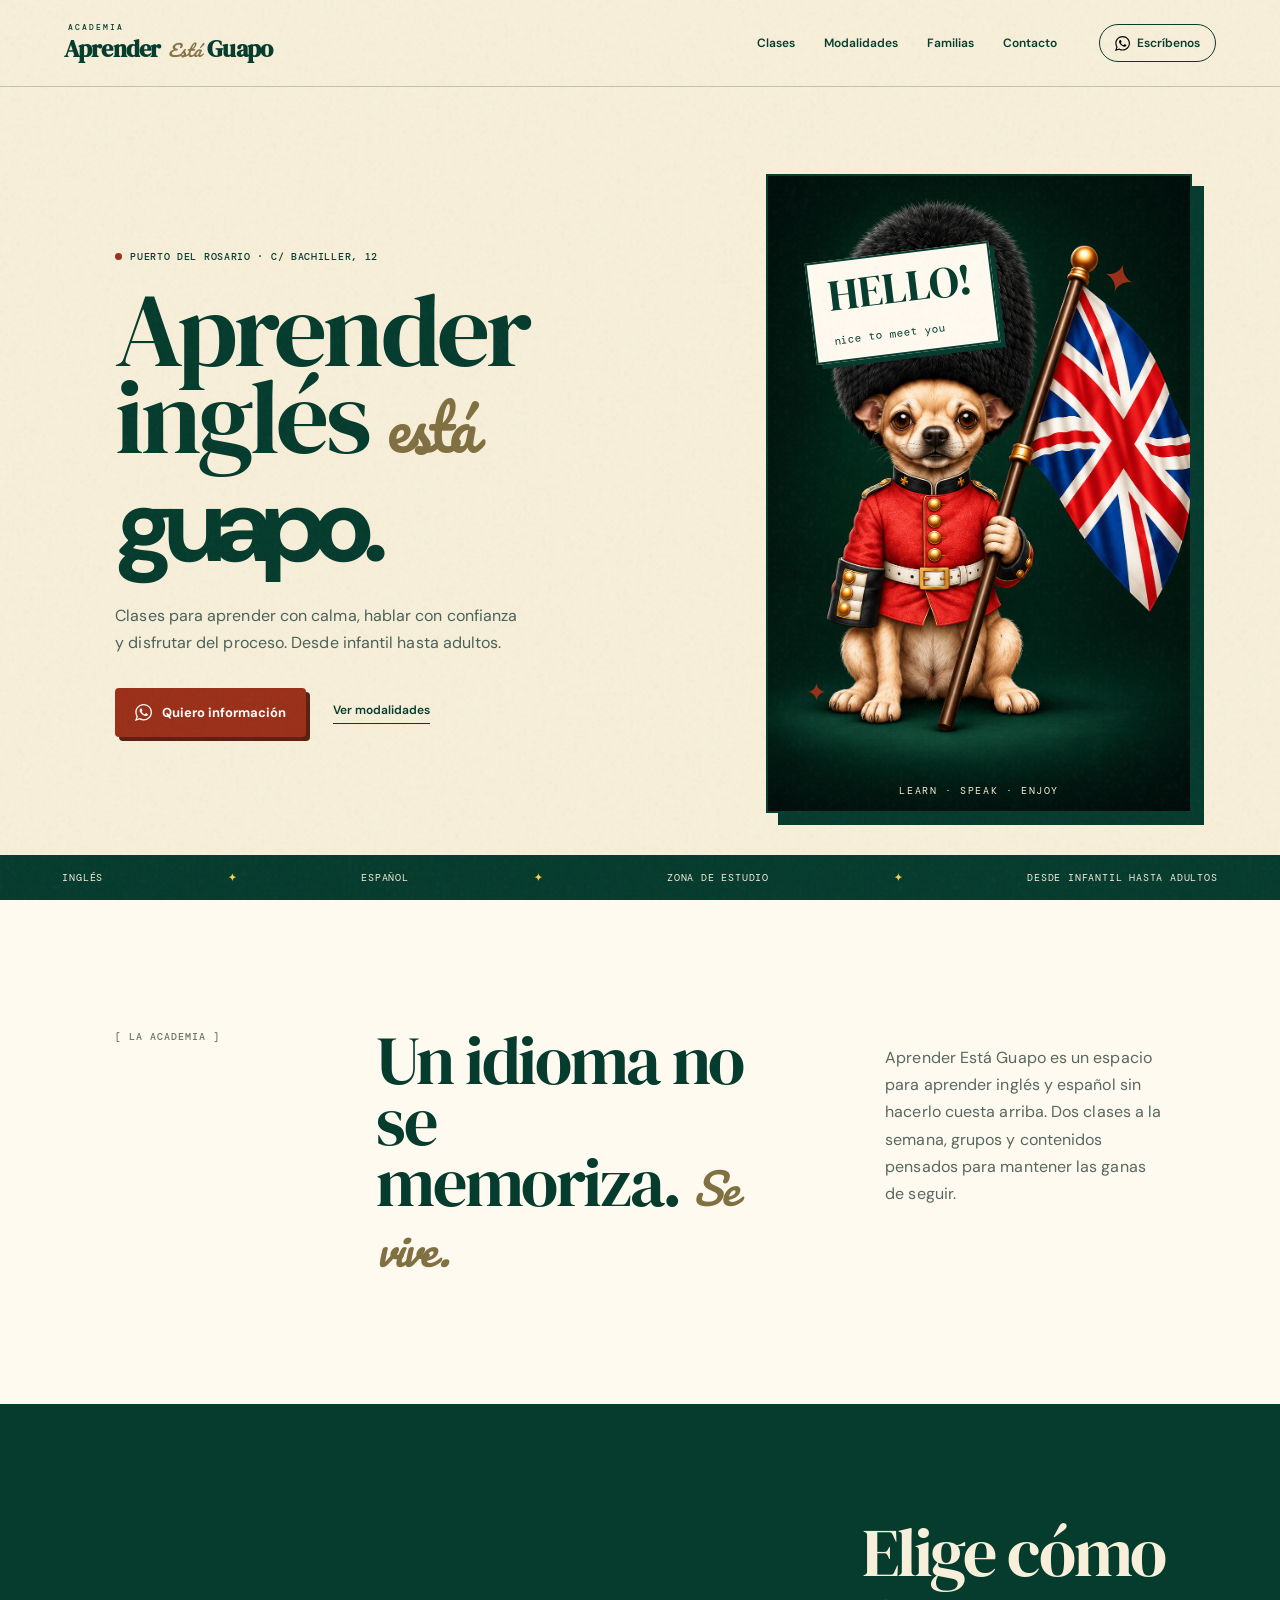
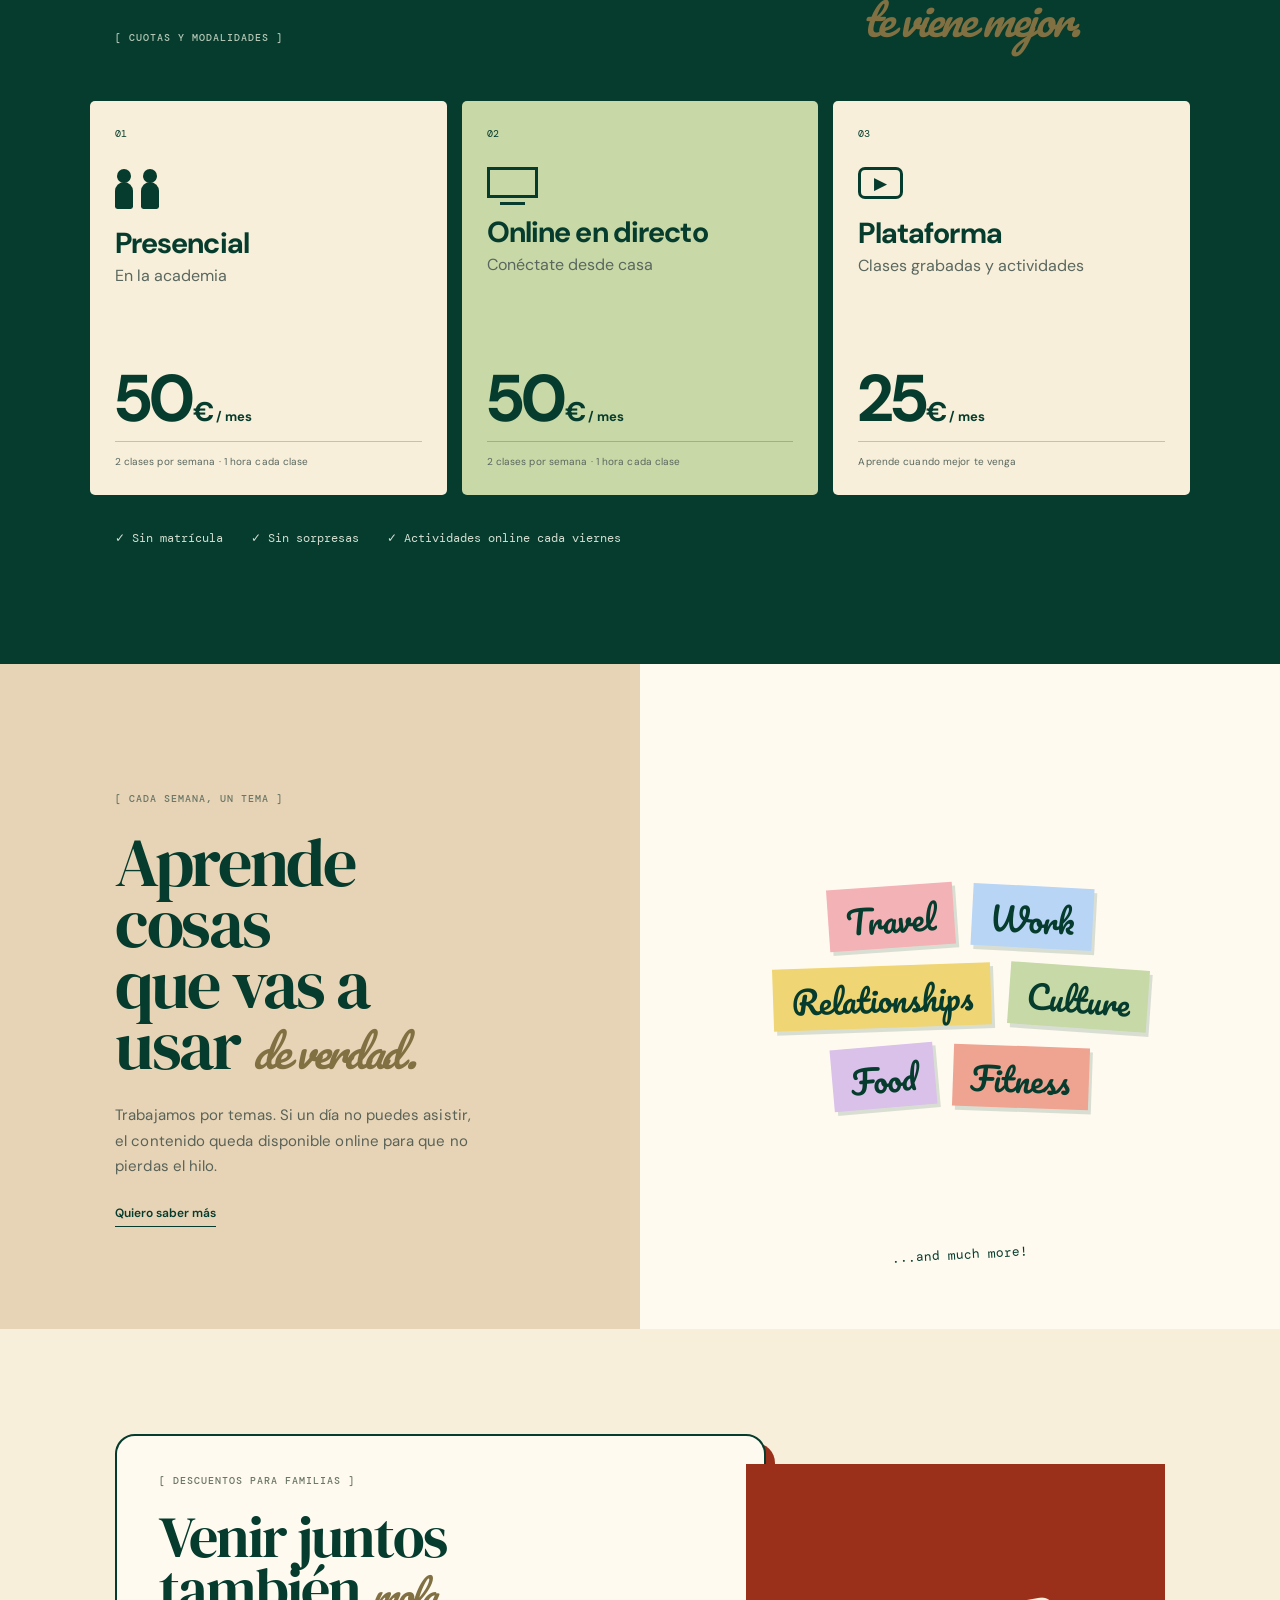
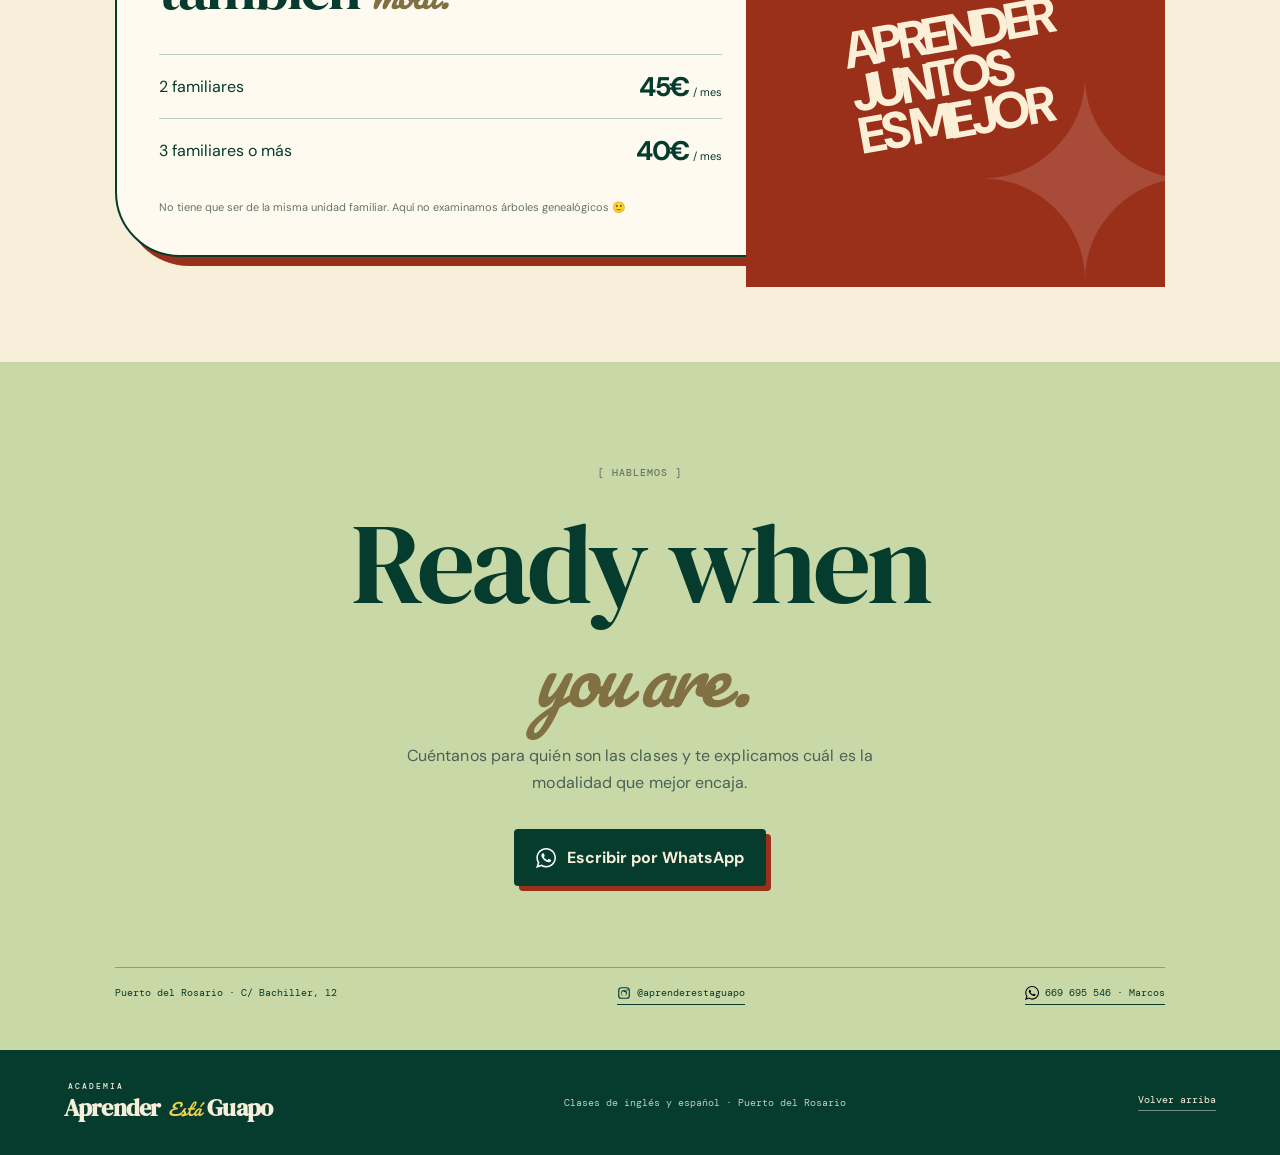
==== commit 3a79bffc: "Remove arrows from academy demo" ====
--- a/demos/aprender-esta-guapo/index.html
+++ b/demos/aprender-esta-guapo/index.html
@@ -15,7 +15,7 @@
   <header class="header" id="inicio">
     <a class="brand" href="#inicio" aria-label="Aprender Está Guapo, inicio"><small>ACADEMIA</small><strong>Aprender <em>Está</em> Guapo</strong></a>
     <nav class="desktop-nav" aria-label="Navegación principal"><a href="#clases">Clases</a><a href="#modalidades">Modalidades</a><a href="#familias">Familias</a><a href="#contacto">Contacto</a></nav>
-    <a class="top-cta" href="https://wa.me/34669695546?text=Hola%2C%20me%20gustar%C3%ADa%20pedir%20informaci%C3%B3n%20sobre%20las%20clases." target="_blank" rel="noopener noreferrer"><img class="whatsapp-icon" src="assets/whatsapp.svg" alt="" aria-hidden="true"> Escríbenos <svg class="arrow-icon" viewBox="0 0 16 16" aria-hidden="true"><path d="M3 13 13 3M6 3h7v7"/></svg></a>
+    <a class="top-cta" href="https://wa.me/34669695546?text=Hola%2C%20me%20gustar%C3%ADa%20pedir%20informaci%C3%B3n%20sobre%20las%20clases." target="_blank" rel="noopener noreferrer"><img class="whatsapp-icon" src="assets/whatsapp.svg" alt="" aria-hidden="true"> Escríbenos</a>
     <button class="menu" type="button" aria-label="Abrir menú" aria-expanded="false"><i></i><i></i></button>
   </header>
   <nav class="mobile-nav" aria-label="Navegación móvil"><a href="#clases">Clases</a><a href="#modalidades">Modalidades</a><a href="#familias">Familias</a><a href="#contacto">Contacto</a><a class="mobile-cta" href="https://wa.me/34669695546?text=Hola%2C%20me%20gustar%C3%ADa%20pedir%20informaci%C3%B3n%20sobre%20las%20clases." target="_blank" rel="noopener noreferrer">Escribir por WhatsApp</a></nav>
@@ -26,7 +26,7 @@
         <p class="eyebrow"><span></span> PUERTO DEL ROSARIO · C/ BACHILLER, 12</p>
         <h1>Aprender<br>inglés <em>está</em><br><strong>guapo.</strong></h1>
         <p class="hero-copy">Clases para aprender con calma, hablar con confianza y disfrutar del proceso. Desde infantil hasta adultos.</p>
-        <div class="hero-actions"><a class="button" href="https://wa.me/34669695546?text=Hola%2C%20me%20gustar%C3%ADa%20pedir%20informaci%C3%B3n%20sobre%20las%20clases." target="_blank" rel="noopener noreferrer"><img class="whatsapp-icon" src="assets/whatsapp.svg" alt="" aria-hidden="true"> Quiero información</a><a class="plain-link" href="#modalidades">Ver modalidades <svg class="arrow-icon" viewBox="0 0 16 16" aria-hidden="true"><path d="M8 2v12M3 9l5 5 5-5"/></svg></a></div>
+        <div class="hero-actions"><a class="button" href="https://wa.me/34669695546?text=Hola%2C%20me%20gustar%C3%ADa%20pedir%20informaci%C3%B3n%20sobre%20las%20clases." target="_blank" rel="noopener noreferrer"><img class="whatsapp-icon" src="assets/whatsapp.svg" alt="" aria-hidden="true"> Quiero información</a><a class="plain-link" href="#modalidades">Ver modalidades</a></div>
       </div>
       <div class="hero-poster" aria-label="Aprender un idioma abre mundos">
         <div class="sun"></div><div class="star s1">✦</div><div class="star s2">✦</div>
@@ -45,13 +45,13 @@
       <article class="plan"><span class="plan-number">03</span><div class="plan-icon play">▶</div><h3>Plataforma</h3><p>Clases grabadas y actividades</p><b><small>25</small>€ <em>/ mes</em></b><p class="plan-footer">Aprende cuando mejor te venga</p></article>
     </div><div class="plan-notes"><span>✓ Sin matrícula</span><span>✓ Sin sorpresas</span><span>✓ Actividades online cada viernes</span></div></section>
 
-    <section class="topics"><div class="topics-copy"><p class="section-tag">[ CADA SEMANA, UN TEMA ]</p><h2>Aprende cosas<br>que vas a usar <em>de verdad.</em></h2><p>Trabajamos por temas. Si un día no puedes asistir, el contenido queda disponible online para que no pierdas el hilo.</p><a class="plain-link dark" href="https://wa.me/34669695546?text=Hola%2C%20me%20gustar%C3%ADa%20pedir%20informaci%C3%B3n%20sobre%20las%20clases." target="_blank" rel="noopener noreferrer">Quiero saber más <svg class="arrow-icon" viewBox="0 0 16 16" aria-hidden="true"><path d="M3 13 13 3M6 3h7v7"/></svg></a></div><div class="stickers"><span class="pink">Travel</span><span class="blue">Work</span><span class="yellow">Relationships</span><span class="green">Culture</span><span class="purple">Food</span><span class="red">Fitness</span><p>...and much more!</p></div></section>
+    <section class="topics"><div class="topics-copy"><p class="section-tag">[ CADA SEMANA, UN TEMA ]</p><h2>Aprende cosas<br>que vas a usar <em>de verdad.</em></h2><p>Trabajamos por temas. Si un día no puedes asistir, el contenido queda disponible online para que no pierdas el hilo.</p><a class="plain-link dark" href="https://wa.me/34669695546?text=Hola%2C%20me%20gustar%C3%ADa%20pedir%20informaci%C3%B3n%20sobre%20las%20clases." target="_blank" rel="noopener noreferrer">Quiero saber más</a></div><div class="stickers"><span class="pink">Travel</span><span class="blue">Work</span><span class="yellow">Relationships</span><span class="green">Culture</span><span class="purple">Food</span><span class="red">Fitness</span><p>...and much more!</p></div></section>
 
     <section class="families" id="familias"><div class="family-card"><p class="section-tag">[ DESCUENTOS PARA FAMILIAS ]</p><h2>Venir juntos<br>también <em>mola.</em></h2><div class="family-price"><span>2 familiares</span><strong>45€ <small>/ mes</small></strong></div><div class="family-price"><span>3 familiares o más</span><strong>40€ <small>/ mes</small></strong></div><p class="tiny">No tiene que ser de la misma unidad familiar. Aquí no examinamos árboles genealógicos 🙂</p></div><div class="family-side"><p>APRENDER<br>JUNTOS<br>ES MEJOR</p><div class="scribble">✦</div></div></section>
 
-    <section class="contact" id="contacto"><p class="section-tag">[ HABLEMOS ]</p><h2>Ready when<br><em>you are.</em></h2><p>Cuéntanos para quién son las clases y te explicamos cuál es la modalidad que mejor encaja.</p><a class="contact-button" href="https://wa.me/34669695546?text=Hola%2C%20me%20gustar%C3%ADa%20pedir%20informaci%C3%B3n%20sobre%20las%20clases." target="_blank" rel="noopener noreferrer"><img class="whatsapp-icon" src="assets/whatsapp.svg" alt="" aria-hidden="true"> Escribir por WhatsApp <svg class="arrow-icon" viewBox="0 0 16 16" aria-hidden="true"><path d="M3 13 13 3M6 3h7v7"/></svg></a><div class="contact-details"><span>Puerto del Rosario · C/ Bachiller, 12</span><a class="social-link" href="https://www.instagram.com/aprenderestaguapo/" target="_blank" rel="noopener noreferrer"><svg viewBox="0 0 24 24" aria-hidden="true"><path d="M7.5 2h9A5.5 5.5 0 0 1 22 7.5v9a5.5 5.5 0 0 1-5.5 5.5h-9A5.5 5.5 0 0 1 2 16.5v-9A5.5 5.5 0 0 1 7.5 2Zm0 2A3.5 3.5 0 0 0 4 7.5v9A3.5 3.5 0 0 0 7.5 20h9a3.5 3.5 0 0 0 3.5-3.5v-9A3.5 3.5 0 0 0 16.5 4h-9Zm9.75 1.5a1.25 1.25 0 1 1 0 2.5 1.25 1.25 0 0 1 0-2.5ZM12 7a5 5 0 1 1 0 10 5 5 0 0 1 0-10Zm0 2a3 3 0 1 0 0 6 3 3 0 0 0 0-6Z"/></svg>@aprenderestaguapo</a><a class="phone-link" href="https://wa.me/34669695546?text=Hola%2C%20me%20gustar%C3%ADa%20pedir%20informaci%C3%B3n%20sobre%20las%20clases." target="_blank" rel="noopener noreferrer"><img class="whatsapp-icon" src="assets/whatsapp.svg" alt="" aria-hidden="true">669 695 546 · Marcos</a></div></section>
+    <section class="contact" id="contacto"><p class="section-tag">[ HABLEMOS ]</p><h2>Ready when<br><em>you are.</em></h2><p>Cuéntanos para quién son las clases y te explicamos cuál es la modalidad que mejor encaja.</p><a class="contact-button" href="https://wa.me/34669695546?text=Hola%2C%20me%20gustar%C3%ADa%20pedir%20informaci%C3%B3n%20sobre%20las%20clases." target="_blank" rel="noopener noreferrer"><img class="whatsapp-icon" src="assets/whatsapp.svg" alt="" aria-hidden="true"> Escribir por WhatsApp</a><div class="contact-details"><span>Puerto del Rosario · C/ Bachiller, 12</span><a class="social-link" href="https://www.instagram.com/aprenderestaguapo/" target="_blank" rel="noopener noreferrer"><svg viewBox="0 0 24 24" aria-hidden="true"><path d="M7.5 2h9A5.5 5.5 0 0 1 22 7.5v9a5.5 5.5 0 0 1-5.5 5.5h-9A5.5 5.5 0 0 1 2 16.5v-9A5.5 5.5 0 0 1 7.5 2Zm0 2A3.5 3.5 0 0 0 4 7.5v9A3.5 3.5 0 0 0 7.5 20h9a3.5 3.5 0 0 0 3.5-3.5v-9A3.5 3.5 0 0 0 16.5 4h-9Zm9.75 1.5a1.25 1.25 0 1 1 0 2.5 1.25 1.25 0 0 1 0-2.5ZM12 7a5 5 0 1 1 0 10 5 5 0 0 1 0-10Zm0 2A3.5 3.5 0 1 0 12 17a3.5 3.5 0 0 0 0-7Z"/></svg>@aprenderestaguapo</a><a class="phone-link" href="https://wa.me/34669695546?text=Hola%2C%20me%20gustar%C3%ADa%20pedir%20informaci%C3%B3n%20sobre%20las%20clases." target="_blank" rel="noopener noreferrer"><img class="whatsapp-icon" src="assets/whatsapp.svg" alt="" aria-hidden="true">669 695 546 · Marcos</a></div></section>
   </main>
-  <footer><a class="brand" href="#inicio"><small>ACADEMIA</small><strong>Aprender <em>Está</em> Guapo</strong></a><p>Clases de inglés y español · Puerto del Rosario</p><a href="#inicio">Volver arriba <svg class="arrow-icon" viewBox="0 0 16 16" aria-hidden="true"><path d="M8 14V2M3 7l5-5 5 5"/></svg></a></footer>
+  <footer><a class="brand" href="#inicio"><small>ACADEMIA</small><strong>Aprender <em>Está</em> Guapo</strong></a><p>Clases de inglés y español · Puerto del Rosario</p><a href="#inicio">Volver arriba</a></footer>
   <script src="script.js"></script>
 </body>
 </html>
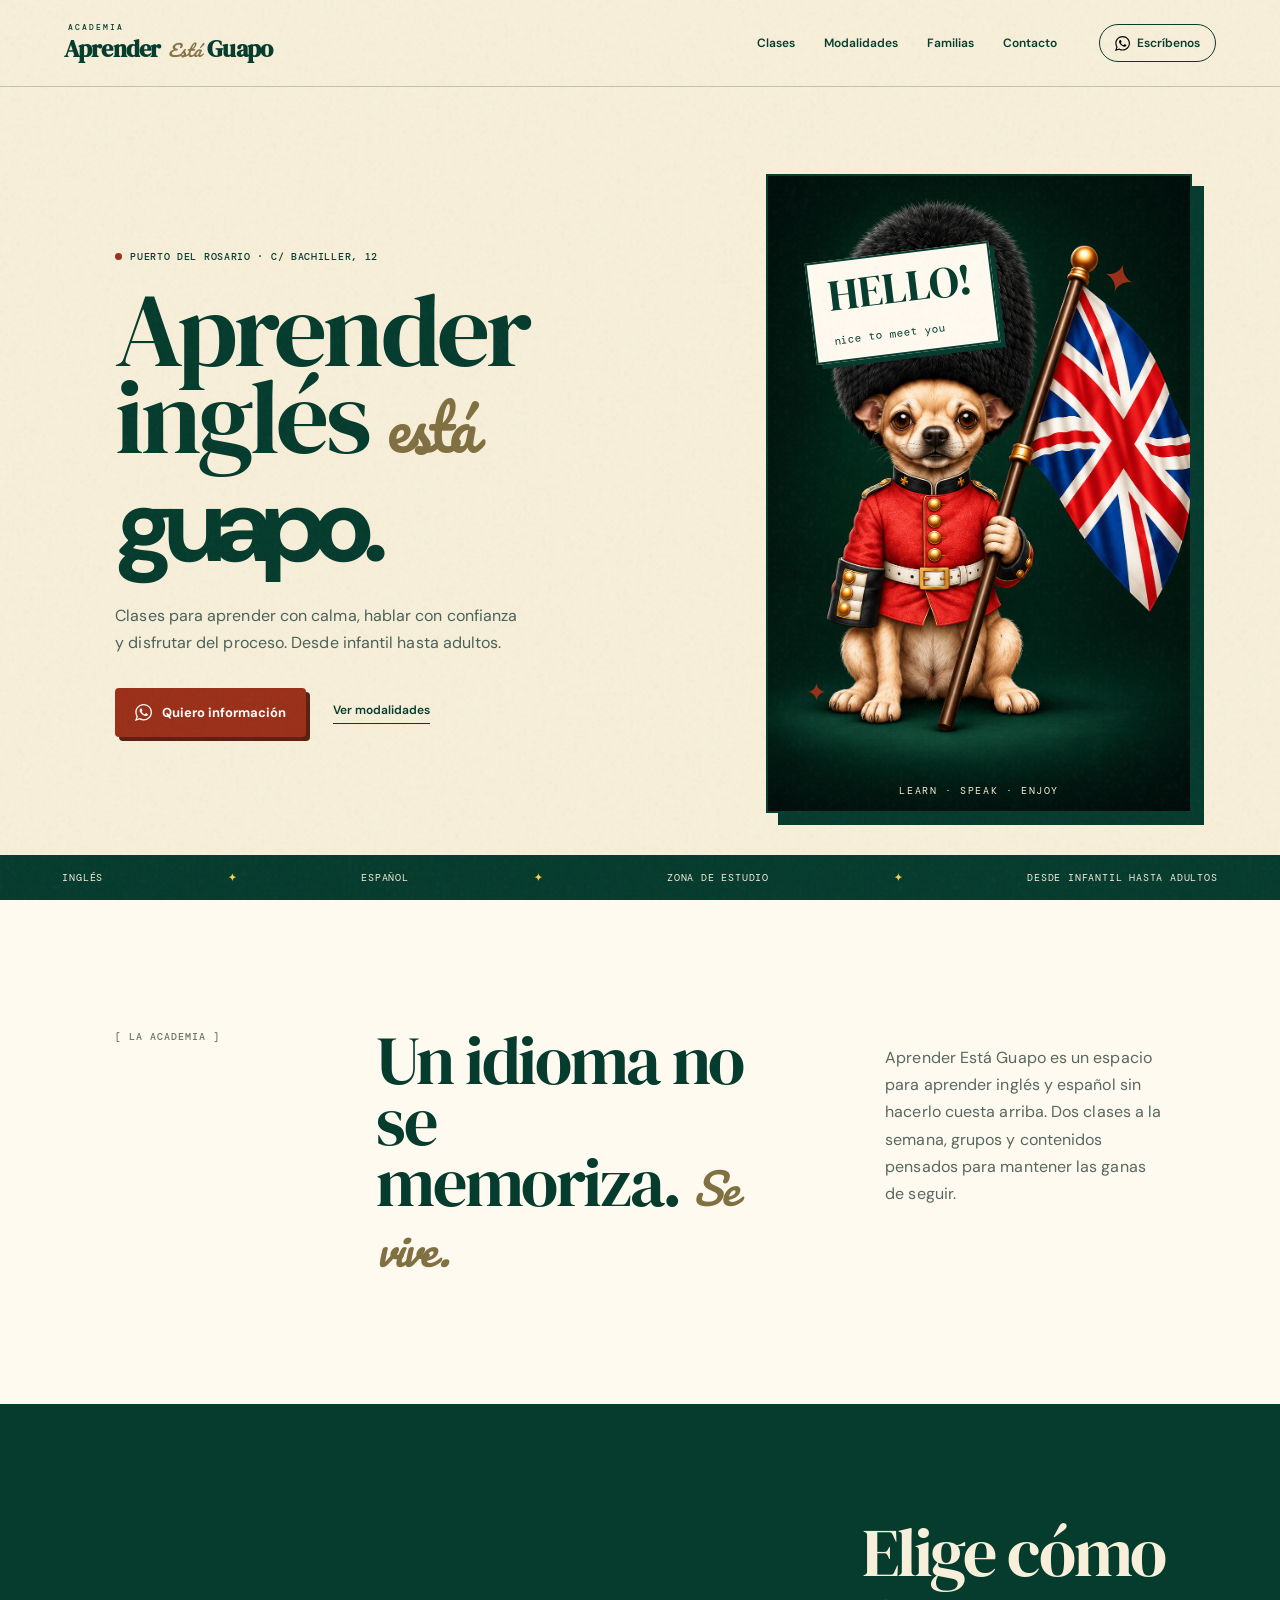
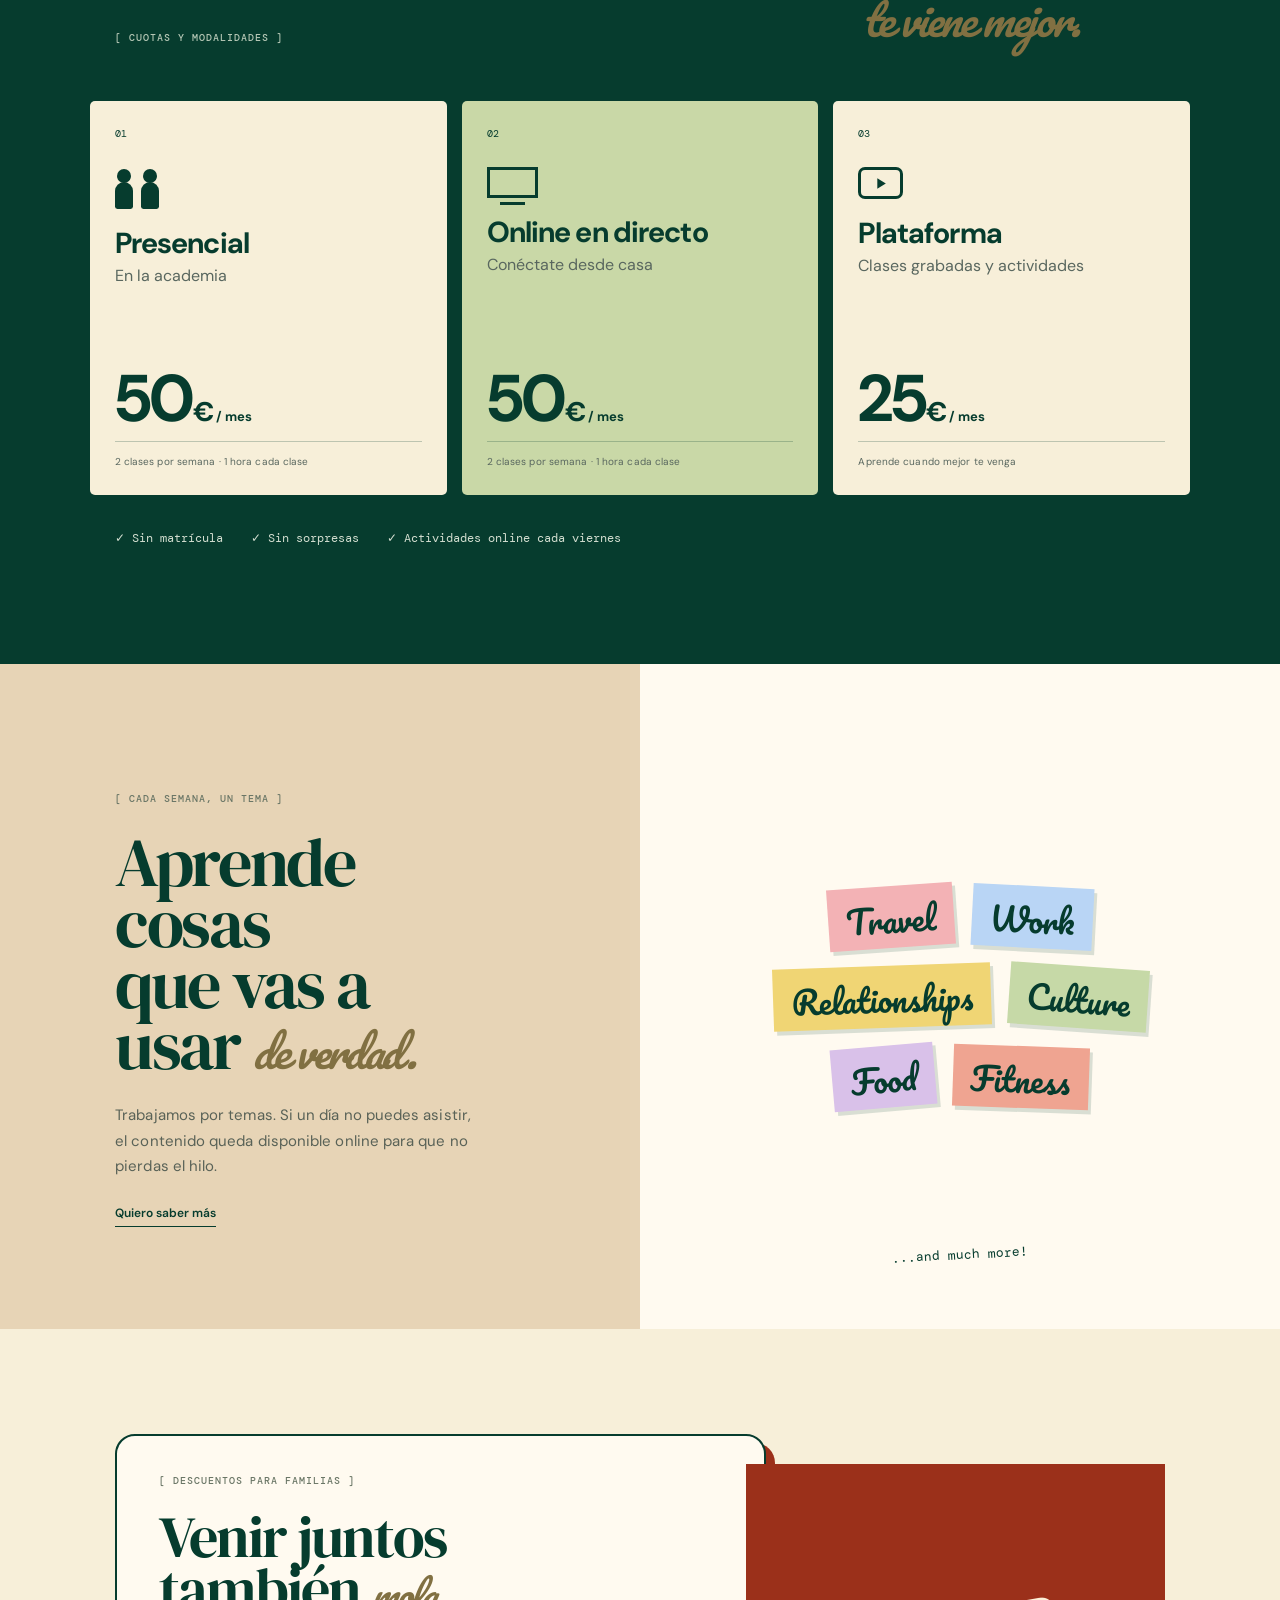
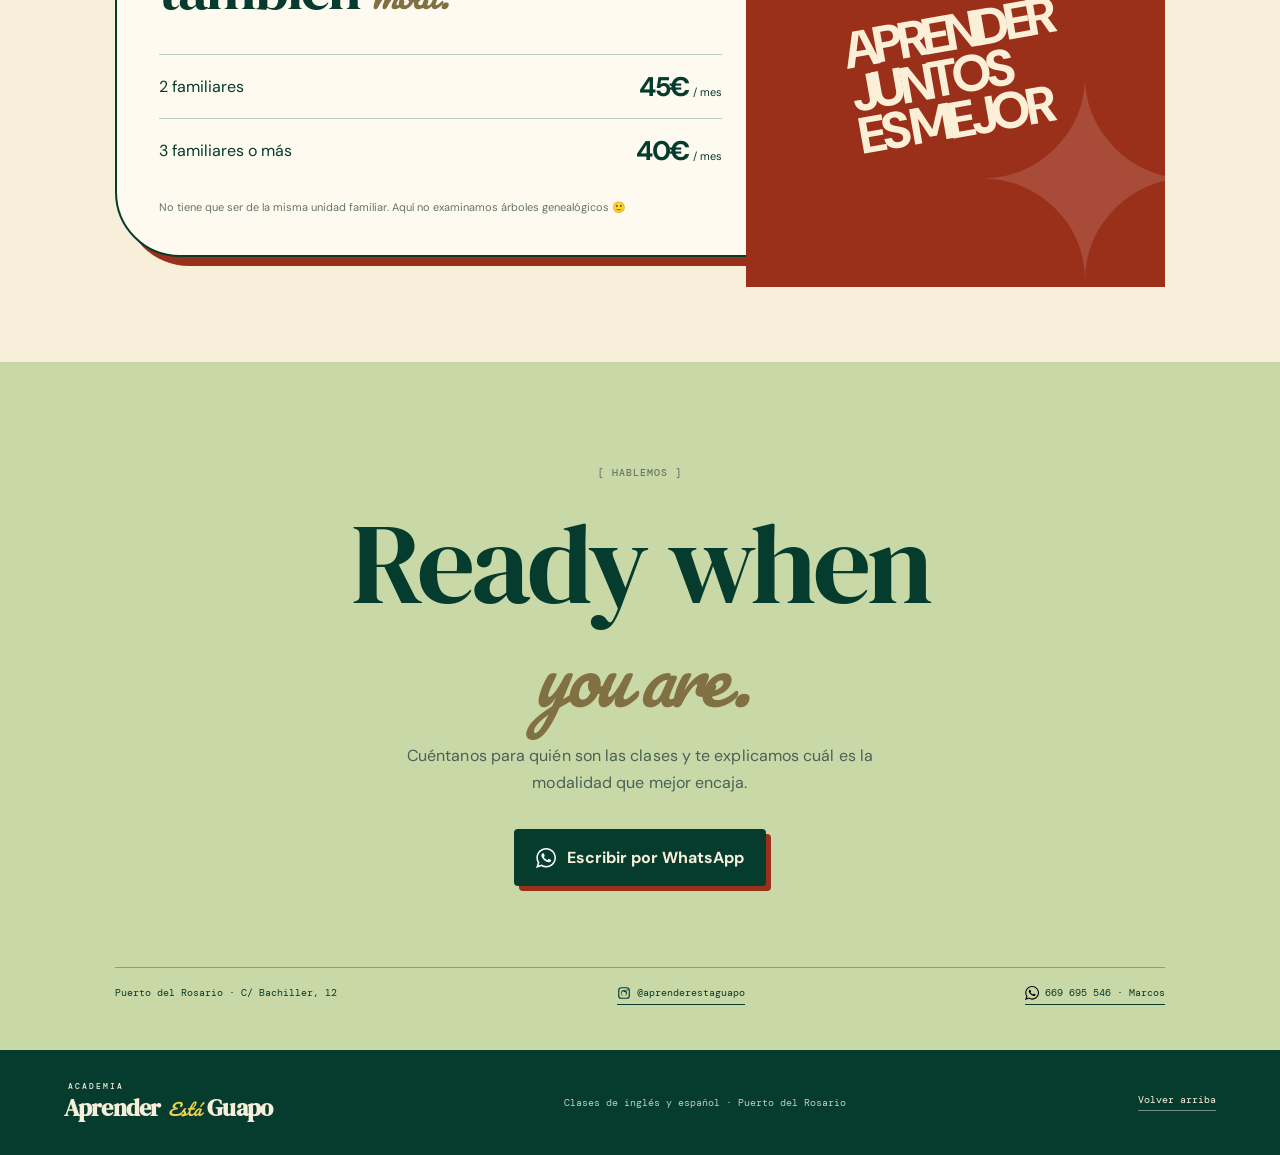
==== commit 54e80555: "Update academy demo mobile layout" ====
--- a/demos/aprender-esta-guapo/index.html
+++ b/demos/aprender-esta-guapo/index.html
@@ -18,7 +18,7 @@
     <a class="top-cta" href="https://wa.me/34669695546?text=Hola%2C%20me%20gustar%C3%ADa%20pedir%20informaci%C3%B3n%20sobre%20las%20clases." target="_blank" rel="noopener noreferrer"><img class="whatsapp-icon" src="assets/whatsapp.svg" alt="" aria-hidden="true"> Escríbenos</a>
     <button class="menu" type="button" aria-label="Abrir menú" aria-expanded="false"><i></i><i></i></button>
   </header>
-  <nav class="mobile-nav" aria-label="Navegación móvil"><a href="#clases">Clases</a><a href="#modalidades">Modalidades</a><a href="#familias">Familias</a><a href="#contacto">Contacto</a><a class="mobile-cta" href="https://wa.me/34669695546?text=Hola%2C%20me%20gustar%C3%ADa%20pedir%20informaci%C3%B3n%20sobre%20las%20clases." target="_blank" rel="noopener noreferrer">Escribir por WhatsApp</a></nav>
+  <nav class="mobile-nav" aria-label="Navegación móvil"><a href="#clases">Clases</a><a href="#modalidades">Modalidades</a><a href="#familias">Familias</a><a href="#contacto">Contacto</a><a class="mobile-cta" href="https://wa.me/34669695546?text=Hola%2C%20me%20gustar%C3%ADa%20pedir%20informaci%C3%B3n%20sobre%20las%20clases." target="_blank" rel="noopener noreferrer"><img class="whatsapp-icon" src="assets/whatsapp.svg" alt="" aria-hidden="true">Escribir por WhatsApp</a></nav>
 
   <main>
     <section class="hero">
@@ -42,7 +42,7 @@
     <section class="modalities" id="modalidades"><div class="section-heading"><p class="section-tag">[ CUOTAS Y MODALIDADES ]</p><h2>Elige cómo<br><em>te viene mejor.</em></h2></div><div class="plans">
       <article class="plan"><span class="plan-number">01</span><div class="plan-icon people"><i></i><i></i></div><h3>Presencial</h3><p>En la academia</p><b><small>50</small>€ <em>/ mes</em></b><p class="plan-footer">2 clases por semana · 1 hora cada clase</p></article>
       <article class="plan featured"><span class="plan-number">02</span><div class="plan-icon screen"></div><h3>Online en directo</h3><p>Conéctate desde casa</p><b><small>50</small>€ <em>/ mes</em></b><p class="plan-footer">2 clases por semana · 1 hora cada clase</p></article>
-      <article class="plan"><span class="plan-number">03</span><div class="plan-icon play">▶</div><h3>Plataforma</h3><p>Clases grabadas y actividades</p><b><small>25</small>€ <em>/ mes</em></b><p class="plan-footer">Aprende cuando mejor te venga</p></article>
+      <article class="plan"><span class="plan-number">03</span><div class="plan-icon play"><svg viewBox="0 0 16 16" aria-hidden="true"><path d="m5 3 8 5-8 5V3Z"/></svg></div><h3>Plataforma</h3><p>Clases grabadas y actividades</p><b><small>25</small>€ <em>/ mes</em></b><p class="plan-footer">Aprende cuando mejor te venga</p></article>
     </div><div class="plan-notes"><span>✓ Sin matrícula</span><span>✓ Sin sorpresas</span><span>✓ Actividades online cada viernes</span></div></section>
 
     <section class="topics"><div class="topics-copy"><p class="section-tag">[ CADA SEMANA, UN TEMA ]</p><h2>Aprende cosas<br>que vas a usar <em>de verdad.</em></h2><p>Trabajamos por temas. Si un día no puedes asistir, el contenido queda disponible online para que no pierdas el hilo.</p><a class="plain-link dark" href="https://wa.me/34669695546?text=Hola%2C%20me%20gustar%C3%ADa%20pedir%20informaci%C3%B3n%20sobre%20las%20clases." target="_blank" rel="noopener noreferrer">Quiero saber más</a></div><div class="stickers"><span class="pink">Travel</span><span class="blue">Work</span><span class="yellow">Relationships</span><span class="green">Culture</span><span class="purple">Food</span><span class="red">Fitness</span><p>...and much more!</p></div></section>
--- a/demos/aprender-esta-guapo/styles.css
+++ b/demos/aprender-esta-guapo/styles.css
@@ -1,3 +1,3 @@
 :root{--ink:#063c2e;--cream:#f7efd9;--red:#9b301a;--lime:#c9d8a7;--yellow:#f0cf52;--paper:#fffaf0;--line:rgba(6,60,46,.24)}*{box-sizing:border-box}html{scroll-behavior:smooth}body{margin:0;background:var(--cream);color:var(--ink);font-family:"DM Sans",sans-serif;overflow-x:hidden}.noise{pointer-events:none;position:fixed;inset:0;z-index:9;opacity:.045;background-image:url("data:image/svg+xml,%3Csvg viewBox='0 0 180 180' xmlns='http://www.w3.org/2000/svg'%3E%3Cfilter id='n'%3E%3CfeTurbulence baseFrequency='.8' numOctaves='3' stitchTiles='stitch'/%3E%3C/filter%3E%3Crect width='100%25' height='100%25' filter='url(%23n)'/%3E%3C/svg%3E")}.header{height:87px;display:flex;align-items:center;padding:0 5vw;border-bottom:1px solid var(--line);background:var(--cream);position:relative;z-index:3}.brand{color:var(--ink);text-decoration:none;display:flex;flex-direction:column;line-height:.85}.brand small{font:500 8px "DM Mono",monospace;letter-spacing:.25em;margin-left:4px}.brand strong{font:700 24px "DM Serif Display",serif;letter-spacing:-.08em}.brand em{font-family:Pacifico,cursive;font-size:.7em;color:#887446;font-weight:400}.desktop-nav{display:flex;gap:29px;margin-left:auto;margin-right:42px}.desktop-nav a,.top-cta,.plain-link{font-size:12px;font-weight:600;color:var(--ink);text-decoration:none}.desktop-nav a:hover{opacity:.55}.top-cta{border:1px solid var(--ink);border-radius:30px;padding:10px 15px;transition:background .2s,color .2s}.top-cta:hover{background:var(--ink);color:var(--cream)}.arrow{margin-left:7px;font-size:16px}.menu,.mobile-nav{display:none}.hero{min-height:calc(100svh - 87px);display:grid;grid-template-columns:53% 47%;position:relative}.hero-main{padding:10vh 4vw 10vh 9vw;display:flex;flex-direction:column;justify-content:center}.eyebrow,.section-tag{font:500 10px "DM Mono",monospace;letter-spacing:.07em}.eyebrow{display:flex;align-items:center;gap:8px;margin:0 0 23px}.eyebrow span{width:7px;height:7px;border-radius:50%;background:var(--red)}h1,h2,h3,p{margin-top:0}h1,h2,h3{letter-spacing:-.06em}h1{font:400 clamp(61px,8.2vw,135px)/.75 "DM Serif Display",serif;margin:0 0 33px;color:var(--ink)}h1 em{font:400 .58em Pacifico,cursive;color:#817042;letter-spacing:-.07em}h1 strong{font-family:"DM Sans",sans-serif;font-weight:800;letter-spacing:-.1em}.hero-copy{font-size:16px;line-height:1.6;color:#49625a;max-width:410px;margin-bottom:32px}.hero-actions{display:flex;align-items:center;gap:27px}.button{display:inline-flex;gap:10px;align-items:center;background:var(--red);padding:16px 20px;border-radius:4px;color:#fff;text-decoration:none;font-weight:700;font-size:13px;box-shadow:4px 4px 0 #582216;transition:transform .2s,box-shadow .2s}.button:hover{transform:translate(3px,3px);box-shadow:1px 1px 0 #582216}.button svg,.contact-button svg{width:18px;height:18px;fill:currentColor}.plain-link{border-bottom:1px solid currentColor;padding-bottom:5px}.plain-link:hover{opacity:.55}.hero-poster{margin:3.7vw 4vw 3.7vw 0;background:var(--lime);border:2px solid var(--ink);position:relative;overflow:hidden;min-height:520px;box-shadow:12px 12px 0 var(--ink)}.sun{position:absolute;width:390px;height:390px;border-radius:50%;background:var(--yellow);left:50%;top:50%;transform:translate(-50%,-38%)}.speech{position:absolute;z-index:2;top:12%;left:10%;font:400 44px/.78 "DM Serif Display",serif;margin:0;background:var(--paper);padding:16px 18px 13px;border:2px solid var(--ink);transform:rotate(-7deg);box-shadow:5px 5px 0 var(--ink)}.speech small{font:11px "DM Mono",monospace}.star{position:absolute;font-size:41px;color:var(--red);z-index:2}.s1{right:13%;top:12%;transform:rotate(18deg)}.s2{left:9%;bottom:16%;font-size:25px}.pup{position:absolute;width:270px;height:360px;z-index:1;left:50%;bottom:-22px;transform:translateX(-50%)}.face{position:absolute;width:174px;height:158px;background:#c98956;border:3px solid var(--ink);border-radius:48% 48% 45% 45%;left:48px;top:78px;z-index:3}.ear{position:absolute;width:80px;height:120px;background:#8d5536;border:3px solid var(--ink);border-radius:60% 15% 50% 25%;top:62px;z-index:2}.ear.left{left:25px;transform:rotate(-22deg)}.ear.right{right:20px;transform:scaleX(-1) rotate(-22deg)}.eye{position:absolute;width:14px;height:19px;background:#12221d;border-radius:50%;top:60px}.eye.left{left:48px}.eye.right{right:48px}.nose{position:absolute;width:23px;height:16px;background:#1e2b27;border-radius:50% 50% 60% 60%;top:91px;left:73px}.mouth{position:absolute;width:35px;height:20px;border-bottom:2px solid #1e2b27;border-radius:50%;left:67px;top:101px}.hat{position:absolute;width:173px;height:113px;background:#20241e;border:3px solid var(--ink);border-radius:49% 49% 15% 15%;left:49px;top:5px;z-index:4;box-shadow:inset 0 8px 0 rgba(255,255,255,.06)}.jacket{position:absolute;width:225px;height:170px;background:var(--red);border:3px solid var(--ink);border-radius:50% 50% 0 0;left:22px;top:205px;z-index:1}.jacket:before{content:"";position:absolute;height:100%;width:3px;background:var(--ink);left:50%}.jacket span{position:absolute;width:11px;height:11px;border-radius:50%;background:var(--yellow);border:1px solid var(--ink);left:43%;z-index:2}.jacket span:nth-child(1){top:35px}.jacket span:nth-child(2){top:63px}.jacket span:nth-child(3){top:91px}.poster-bottom{position:absolute;bottom:14px;left:0;right:0;text-align:center;font:10px "DM Mono",monospace;letter-spacing:.16em;margin:0;z-index:4}.hero-strip{position:absolute;left:0;bottom:0;width:100%;height:45px;background:var(--ink);color:var(--cream);display:flex;align-items:center;justify-content:space-around;font:10px "DM Mono",monospace;letter-spacing:.08em;white-space:nowrap}.hero-strip b{color:var(--yellow)}.intro{padding:130px 9vw;display:grid;grid-template-columns:20% 1fr;gap:4vw;background:var(--paper)}.section-tag{letter-spacing:.1em;color:#6a7666;margin:0}.intro>div{display:grid;grid-template-columns:1.2fr .8fr;gap:7vw}.intro h2,.section-heading h2,.topics h2,.families h2,.contact h2{font:400 clamp(44px,5.3vw,82px)/.9 "DM Serif Display",serif;margin:0}.intro h2 em,.section-heading h2 em,.topics h2 em,.families h2 em,.contact h2 em{font-family:Pacifico,cursive;font-size:.63em;color:#817042}.intro p:last-child{font-size:16px;line-height:1.7;color:#56685f;padding-top:14px}.modalities{padding:118px 7vw;background:var(--ink);color:var(--cream)}.section-heading{display:flex;justify-content:space-between;align-items:flex-end;margin:0 2vw 57px}.section-heading .section-tag{color:#b5c7b5}.plans{display:grid;grid-template-columns:repeat(3,1fr);gap:15px}.plan{min-height:394px;padding:26px 25px;background:var(--cream);color:var(--ink);border-radius:5px;position:relative;display:flex;flex-direction:column;align-items:flex-start}.plan.featured{background:var(--lime)}.plan-number{font:10px "DM Mono",monospace;margin-bottom:27px}.plan-icon{height:42px;margin-bottom:20px}.people{display:flex;gap:8px;align-items:flex-end}.people i{display:block;width:18px;height:27px;border-radius:11px 11px 3px 3px;background:var(--ink);position:relative}.people i:before{content:"";width:14px;height:14px;border-radius:50%;position:absolute;background:var(--ink);top:-13px;left:2px}.screen{height:31px;width:51px;border:3px solid var(--ink);position:relative}.screen:after{content:"";position:absolute;width:25px;height:3px;background:var(--ink);bottom:-10px;left:10px}.play{width:45px;height:32px;border:3px solid var(--ink);border-radius:7px;display:grid;place-items:center;font-size:17px}.plan h3{font-size:29px;line-height:.95;margin:0 0 5px}.plan p{font:14px;margin:0;color:#59675f}.plan>b{margin-top:auto;display:block;letter-spacing:-.08em;font-size:27px}.plan>b small{font-size:66px}.plan>b em{font-size:13px;font-style:normal;letter-spacing:0}.plan-footer{border-top:1px solid var(--line);padding-top:13px;width:100%;margin-top:18px;font-size:10px;line-height:1.3}.plan-notes{display:flex;gap:28px;margin:35px 2vw 0;font:12px "DM Mono",monospace;color:#d4dfd1}.topics{display:grid;grid-template-columns:50% 50%;min-height:590px}.topics-copy{padding:10vw 12vw 8vw 9vw;background:#e7d4b6}.topics h2{margin:27px 0}.topics-copy>p:not(.section-tag){font-size:15px;line-height:1.7;color:#596257;max-width:420px}.plain-link.dark{display:inline-block;margin-top:10px}.stickers{padding:10vw 8vw;background:var(--paper);display:flex;gap:18px;align-content:center;justify-content:center;flex-wrap:wrap;position:relative}.stickers span{font:500 clamp(20px,2.5vw,38px)/1 Pacifico,cursive;padding:17px 18px 13px;display:block;box-shadow:3px 4px 0 rgba(6,60,46,.15);transform:rotate(-4deg)}.stickers span:nth-child(2){transform:rotate(3deg)}.stickers span:nth-child(3){transform:rotate(-2deg)}.stickers span:nth-child(4){transform:rotate(4deg)}.stickers span:nth-child(5){transform:rotate(-5deg)}.stickers span:nth-child(6){transform:rotate(2deg)}.pink{background:#f3b2b5}.blue{background:#b9d5f5}.yellow{background:#f0d574}.green{background:#c6d9a7}.purple{background:#d9c1e9}.red{background:#efa491}.stickers p{position:absolute;bottom:10%;font:13px "DM Mono",monospace;transform:rotate(-3deg);margin:0}.families{padding:105px 9vw;background:var(--cream);display:grid;grid-template-columns:62% 38%}.family-card{padding:38px 42px 40px;border:2px solid var(--ink);border-radius:20px 20px 20px 65px;background:var(--paper);box-shadow:9px 9px 0 var(--red)}.families h2{font-size:clamp(38px,4.5vw,68px);margin:24px 0 39px}.family-price{padding:14px 0;border-top:1px solid var(--line);display:flex;justify-content:space-between;align-items:center;font-size:16px}.family-price strong{font-size:27px;letter-spacing:-.06em}.family-price small{font-size:11px;font-weight:400;letter-spacing:0}.tiny{font-size:11px;line-height:1.4;color:#65736b;margin:18px 0 0}.family-side{background:var(--red);margin:30px 0 -30px -20px;color:#fcefd7;display:flex;align-items:center;justify-content:center;position:relative;overflow:hidden}.family-side p{font:800 clamp(33px,4vw,59px)/.85 "DM Sans",sans-serif;letter-spacing:-.1em;margin:0;transform:rotate(-10deg);position:relative;z-index:1}.scribble{position:absolute;font-size:270px;color:rgba(255,255,255,.13);right:-33px;bottom:-74px}.contact{padding:104px 9vw 45px;background:var(--lime);text-align:center}.contact h2{font-size:clamp(62px,9vw,137px);margin:33px 0 22px}.contact>p:not(.section-tag){font-size:16px;line-height:1.55;max-width:480px;margin:0 auto 33px;color:#496256}.contact-button{display:inline-flex;align-items:center;gap:11px;background:var(--ink);color:var(--cream);padding:18px 22px;border-radius:4px;text-decoration:none;font-weight:700;box-shadow:5px 5px 0 var(--red);transition:transform .2s}.contact-button:hover{transform:translate(3px,3px);box-shadow:2px 2px 0 var(--red)}.contact-button svg{width:20px;height:20px}.contact-button span{font-size:19px;margin-left:4px}.contact-details{margin-top:81px;border-top:1px solid rgba(6,60,46,.34);padding-top:18px;display:flex;justify-content:space-between;font:10px "DM Mono",monospace}.contact-details a{color:var(--ink);text-decoration:none;border-bottom:1px solid currentColor;padding-bottom:3px}footer{background:var(--ink);color:var(--cream);padding:31px 5vw;display:flex;align-items:center;justify-content:space-between}footer .brand{color:var(--cream)}footer .brand em{color:var(--yellow)}footer p,footer>a:not(.brand){font:10px "DM Mono",monospace;margin:0;color:#bfcec3}footer>a:not(.brand){text-decoration:none;color:var(--cream);border-bottom:1px solid #778d82;padding-bottom:4px}
 @media(max-width:760px){.header{height:72px;padding:0 21px}.brand strong{font-size:20px}.desktop-nav,.top-cta{display:none}.menu{display:flex;flex-direction:column;gap:6px;border:0;background:transparent;padding:8px 0}.menu i{display:block;width:29px;height:1px;background:var(--ink)}.mobile-nav{display:none;position:absolute;top:72px;left:0;right:0;background:var(--cream);padding:5px 21px 23px;border-bottom:1px solid var(--line);z-index:7}.mobile-nav.open{display:flex;flex-direction:column}.mobile-nav a{padding:13px 0;color:var(--ink);text-decoration:none;font-size:15px;border-bottom:1px solid var(--line)}.mobile-nav .mobile-cta{background:var(--red);color:#fff;padding:14px;margin-top:12px;border:0}.hero{min-height:auto;display:block}.hero-main{padding:77px 23px 51px}.eyebrow{font-size:8px}.hero h1{font-size:clamp(64px,18vw,105px);line-height:.73;margin-bottom:28px}.hero-copy{font-size:15px}.hero-actions{gap:20px;flex-wrap:wrap}.hero-poster{margin:0 23px 75px;min-height:450px;box-shadow:8px 8px 0 var(--ink)}.speech{font-size:34px}.pup{transform:translateX(-50%) scale(.9);transform-origin:bottom}.hero-strip{position:relative;height:37px;overflow:hidden;justify-content:flex-start;gap:16px;padding-left:21px;font-size:8px}.hero-strip span:nth-of-type(n+3),.hero-strip b:nth-of-type(n+3){display:none}.intro{display:block;padding:84px 23px}.intro>div{display:block}.intro h2{font-size:47px;margin:26px 0}.intro p:last-child{font-size:15px}.modalities{padding:83px 23px}.section-heading{display:block;margin:0 0 37px}.section-heading h2{font-size:48px;margin-top:25px}.plans{grid-template-columns:1fr;gap:10px}.plan{min-height:275px}.plan>b small{font-size:59px}.plan-notes{margin:29px 0 0;display:grid;gap:10px;font-size:10px}.topics{grid-template-columns:1fr}.topics-copy{padding:84px 23px}.topics h2{font-size:47px}.stickers{min-height:410px;padding:74px 28px;gap:13px}.stickers span{font-size:27px}.families{padding:75px 23px;display:block}.family-card{padding:30px 22px;box-shadow:6px 6px 0 var(--red)}.families h2{font-size:44px}.family-side{height:185px;margin:30px 12px 0}.family-side p{font-size:43px}.contact{padding:75px 23px 32px}.contact h2{font-size:70px}.contact-details{margin-top:66px;gap:12px;align-items:center;flex-direction:column;font-size:9px}footer{padding:29px 23px;gap:20px;flex-wrap:wrap}footer p{display:none}footer>a:not(.brand){font-size:9px}}
-.whatsapp-icon{width:17px;height:17px;display:block;object-fit:contain;flex:0 0 auto}.top-cta{display:inline-flex;align-items:center;gap:7px}.top-cta .whatsapp-icon{width:15px;height:15px;filter:brightness(0) saturate(100%)}.button .whatsapp-icon{width:17px;height:17px}.contact-button .whatsapp-icon{width:20px;height:20px}h1,h2,h3{letter-spacing:-.035em}h1{line-height:.83}.hero-copy,.intro p:last-child,.topics-copy>p:not(.section-tag),.contact>p:not(.section-tag){letter-spacing:.005em;line-height:1.7}.plan h3{letter-spacing:-.03em;line-height:1.03}.plan p{line-height:1.45}.plan-footer{line-height:1.45!important;letter-spacing:.01em}.contact-details{line-height:1.45}@media(max-width:760px){.hero h1{line-height:.82;letter-spacing:-.045em}.intro h2,.section-heading h2,.topics h2,.families h2{line-height:1.01}.hero-copy{line-height:1.7}.plan{padding:28px 24px}.plan h3{font-size:30px;line-height:1.05}.contact h2{line-height:.92}}.brand strong{letter-spacing:-.035em;word-spacing:.07em}.brand strong em{display:inline-block;margin:0 .08em 0 .1em;letter-spacing:-.025em}.hero-poster{background:#151916}.hero-poster .sun{opacity:.18}.mascot{position:absolute;inset:0;z-index:1;width:100%;height:100%;object-fit:cover;object-position:center bottom}.hero-poster .pup{display:none}.hero-poster .speech,.hero-poster .star,.hero-poster .poster-bottom{z-index:3}.hero-poster .poster-bottom{color:var(--cream)}@media(max-width:760px){.mascot{object-fit:cover;object-position:center center}}.hero-poster .mascot{object-fit:contain;object-position:center bottom;padding:18px 10px 8px}.hero-poster .sun{display:none}@media(max-width:760px){.hero-poster .mascot{object-fit:contain;object-position:center bottom;padding:14px 7px 5px}}.hero-poster:before{content:"";position:absolute;inset:-16px;background:url("assets/mascota-guardia-con-bandera.png") center/cover no-repeat;filter:blur(12px) saturate(.8);opacity:.42;transform:scale(1.08)}.hero-poster .mascot{z-index:2;transform:scale(1.08);padding:0}.hero-poster .speech,.hero-poster .star,.hero-poster .poster-bottom{z-index:4}@media(max-width:760px){.hero-poster .mascot{transform:scale(1.04)}}.hero-poster:before{display:none}.hero-poster{width:auto;height:min(71vh,650px);min-height:0;aspect-ratio:2/3;justify-self:center;align-self:center;margin:3.7vw auto;background:#062b21}.hero-poster .mascot{inset:0;width:100%;height:100%;object-fit:cover;object-position:center center;transform:none;padding:0}.hero-poster .speech,.hero-poster .star,.hero-poster .poster-bottom{z-index:4}@media(max-width:760px){.hero-poster{width:calc(100% - 46px);height:auto;aspect-ratio:2/3;margin:0 auto 75px}.hero-poster .mascot{object-fit:cover;transform:none}}.contact-details .social-link,.contact-details .phone-link{display:inline-flex;align-items:center;gap:6px}.contact-details .social-link svg{width:14px;height:14px;fill:currentColor}.contact-details .phone-link .whatsapp-icon{width:14px;height:14px;filter:brightness(0) saturate(100%)}@media(max-width:760px){.contact-details .social-link,.contact-details .phone-link{justify-content:center}}@media(max-width:1050px){.header{padding:0 3.5vw}.desktop-nav{gap:19px;margin-right:24px}.hero-main{padding-left:6vw}.hero h1{font-size:clamp(58px,7.4vw,91px)}.hero-poster{height:min(63vh,560px)}.intro{padding-left:6vw;padding-right:6vw}.modalities{padding-left:5vw;padding-right:5vw}.plan{padding:24px 19px}.plan h3{font-size:25px}.plan>b small{font-size:56px}.topics-copy{padding-left:7vw;padding-right:7vw}.families{padding-left:6vw;padding-right:6vw}}@media(max-width:900px){.header{height:72px;padding:0 28px}.desktop-nav,.top-cta{display:none}.menu{display:flex;margin-left:auto;flex-direction:column;gap:6px;border:0;background:transparent;padding:8px 0}.menu i{display:block;width:29px;height:1px;background:var(--ink)}.mobile-nav{display:none;position:absolute;top:72px;left:0;right:0;background:var(--cream);padding:5px 28px 23px;border-bottom:1px solid var(--line);z-index:7}.mobile-nav.open{display:flex;flex-direction:column}.mobile-nav a{padding:13px 0;color:var(--ink);text-decoration:none;font-size:15px;border-bottom:1px solid var(--line)}.mobile-nav .mobile-cta{background:var(--red);color:#fff;padding:14px;margin-top:12px;border:0}.hero{display:block}.hero-main{padding:75px 9vw 55px;max-width:760px}.hero h1{font-size:clamp(70px,12vw,108px)}.hero-poster{width:auto;height:min(66vh,620px);margin:0 auto 70px}.hero-strip{position:relative}.intro{padding:90px 9vw;grid-template-columns:1fr;gap:28px}.intro>div{gap:6vw}.modalities{padding:90px 6vw}.plans{gap:10px}.plan{min-height:355px}.topics{min-height:0}.families{padding:85px 8vw;grid-template-columns:1fr}.family-side{height:230px;margin:26px 22px 0}.contact{padding-left:7vw;padding-right:7vw}}@media(max-width:560px){body{overflow-x:hidden}.header{padding:0 20px}.hero-main{padding:70px 22px 45px}.hero h1{font-size:clamp(59px,18vw,86px);line-height:.84}.eyebrow{font-size:8px;line-height:1.4}.hero-copy{font-size:15px;max-width:34ch}.hero-actions{gap:17px}.button{padding:15px 16px;font-size:12px}.plain-link{font-size:12px}.hero-poster{width:calc(100% - 40px);height:auto;aspect-ratio:2/3;margin-bottom:62px}.speech{font-size:28px;top:9%;left:7%;padding:12px 13px 10px}.speech small{font-size:8px}.s1{right:9%;top:10%;font-size:30px}.s2{left:8%;bottom:13%;font-size:20px}.poster-bottom{font-size:8px}.hero-strip{height:39px;padding-left:18px;gap:13px;font-size:7px}.intro{padding:76px 22px}.intro>div{display:block}.intro h2{font-size:44px;margin:22px 0}.intro p:last-child{padding-top:0;font-size:15px}.modalities{padding:75px 20px}.section-heading{margin-bottom:32px}.section-heading h2{font-size:46px}.plans{grid-template-columns:1fr}.plan{min-height:263px;padding:26px 22px}.plan h3{font-size:30px}.plan>b small{font-size:58px}.plan-notes{gap:9px;font-size:9px}.topics-copy{padding:76px 22px}.topics h2{font-size:44px}.stickers{min-height:390px;padding:65px 22px;gap:11px}.stickers span{font-size:24px;padding:14px 14px 10px}.stickers p{font-size:10px}.families{padding:72px 20px}.family-card{padding:27px 19px}.families h2{font-size:41px}.family-price{font-size:14px}.family-price strong{font-size:23px}.family-side{height:160px;margin:25px 9px 0}.family-side p{font-size:38px}.contact{padding:70px 20px 30px}.contact h2{font-size:65px}.contact>p:not(.section-tag){font-size:15px}.contact-button{width:100%;justify-content:center;font-size:13px;padding:17px 13px}.contact-details{margin-top:57px;gap:11px;font-size:8px}footer{padding:27px 20px}footer>a:not(.brand){font-size:8px}}@media(max-width:360px){.hero h1{font-size:56px}.contact h2{font-size:57px}.button{font-size:11px}.family-price{font-size:13px}}.arrow-icon{display:inline-block;width:14px;height:14px;fill:none;stroke:currentColor;stroke-width:1.8;stroke-linecap:round;stroke-linejoin:round;vertical-align:middle;flex:0 0 auto}.top-cta .arrow-icon{width:13px;height:13px}.plain-link .arrow-icon{width:13px;height:13px;margin-left:6px}.contact-button .arrow-icon{width:17px;height:17px;margin-left:4px}footer>a:not(.brand) .arrow-icon{width:11px;height:11px;margin-left:5px}+.whatsapp-icon{width:17px;height:17px;display:block;object-fit:contain;flex:0 0 auto}.top-cta{display:inline-flex;align-items:center;gap:7px}.top-cta .whatsapp-icon{width:15px;height:15px;filter:brightness(0) saturate(100%)}.button .whatsapp-icon{width:17px;height:17px}.contact-button .whatsapp-icon{width:20px;height:20px}h1,h2,h3{letter-spacing:-.035em}h1{line-height:.83}.hero-copy,.intro p:last-child,.topics-copy>p:not(.section-tag),.contact>p:not(.section-tag){letter-spacing:.005em;line-height:1.7}.plan h3{letter-spacing:-.03em;line-height:1.03}.plan p{line-height:1.45}.plan-footer{line-height:1.45!important;letter-spacing:.01em}.contact-details{line-height:1.45}@media(max-width:760px){.hero h1{line-height:.82;letter-spacing:-.045em}.intro h2,.section-heading h2,.topics h2,.families h2{line-height:1.01}.hero-copy{line-height:1.7}.plan{padding:28px 24px}.plan h3{font-size:30px;line-height:1.05}.contact h2{line-height:.92}}.brand strong{letter-spacing:-.035em;word-spacing:.07em}.brand strong em{display:inline-block;margin:0 .08em 0 .1em;letter-spacing:-.025em}.hero-poster{background:#151916}.hero-poster .sun{opacity:.18}.mascot{position:absolute;inset:0;z-index:1;width:100%;height:100%;object-fit:cover;object-position:center bottom}.hero-poster .pup{display:none}.hero-poster .speech,.hero-poster .star,.hero-poster .poster-bottom{z-index:3}.hero-poster .poster-bottom{color:var(--cream)}@media(max-width:760px){.mascot{object-fit:cover;object-position:center center}}.hero-poster .mascot{object-fit:contain;object-position:center bottom;padding:18px 10px 8px}.hero-poster .sun{display:none}@media(max-width:760px){.hero-poster .mascot{object-fit:contain;object-position:center bottom;padding:14px 7px 5px}}.hero-poster:before{content:"";position:absolute;inset:-16px;background:url("assets/mascota-guardia-con-bandera.png") center/cover no-repeat;filter:blur(12px) saturate(.8);opacity:.42;transform:scale(1.08)}.hero-poster .mascot{z-index:2;transform:scale(1.08);padding:0}.hero-poster .speech,.hero-poster .star,.hero-poster .poster-bottom{z-index:4}@media(max-width:760px){.hero-poster .mascot{transform:scale(1.04)}}.hero-poster:before{display:none}.hero-poster{width:auto;height:min(71vh,650px);min-height:0;aspect-ratio:2/3;justify-self:center;align-self:center;margin:3.7vw auto;background:#062b21}.hero-poster .mascot{inset:0;width:100%;height:100%;object-fit:cover;object-position:center center;transform:none;padding:0}.hero-poster .speech,.hero-poster .star,.hero-poster .poster-bottom{z-index:4}@media(max-width:760px){.hero-poster{width:calc(100% - 46px);height:auto;aspect-ratio:2/3;margin:0 auto 75px}.hero-poster .mascot{object-fit:cover;transform:none}}.contact-details .social-link,.contact-details .phone-link{display:inline-flex;align-items:center;gap:6px}.contact-details .social-link svg{width:14px;height:14px;fill:currentColor}.contact-details .phone-link .whatsapp-icon{width:14px;height:14px;filter:brightness(0) saturate(100%)}@media(max-width:760px){.contact-details .social-link,.contact-details .phone-link{justify-content:center}}@media(max-width:1050px){.header{padding:0 3.5vw}.desktop-nav{gap:19px;margin-right:24px}.hero-main{padding-left:6vw}.hero h1{font-size:clamp(58px,7.4vw,91px)}.hero-poster{height:min(63vh,560px)}.intro{padding-left:6vw;padding-right:6vw}.modalities{padding-left:5vw;padding-right:5vw}.plan{padding:24px 19px}.plan h3{font-size:25px}.plan>b small{font-size:56px}.topics-copy{padding-left:7vw;padding-right:7vw}.families{padding-left:6vw;padding-right:6vw}}@media(max-width:900px){.header{height:72px;padding:0 28px}.desktop-nav,.top-cta{display:none}.menu{display:flex;margin-left:auto;flex-direction:column;gap:6px;border:0;background:transparent;padding:8px 0}.menu i{display:block;width:29px;height:1px;background:var(--ink)}.mobile-nav{display:none;position:absolute;top:72px;left:0;right:0;background:var(--cream);padding:5px 28px 23px;border-bottom:1px solid var(--line);z-index:7}.mobile-nav.open{display:flex;flex-direction:column}.mobile-nav a{padding:13px 0;color:var(--ink);text-decoration:none;font-size:15px;border-bottom:1px solid var(--line)}.mobile-nav .mobile-cta{background:var(--red);color:#fff;padding:14px;margin-top:12px;border:0}.hero{display:block}.hero-main{padding:75px 9vw 55px;max-width:760px}.hero h1{font-size:clamp(70px,12vw,108px)}.hero-poster{width:auto;height:min(66vh,620px);margin:0 auto 70px}.hero-strip{position:relative}.intro{padding:90px 9vw;grid-template-columns:1fr;gap:28px}.intro>div{gap:6vw}.modalities{padding:90px 6vw}.plans{gap:10px}.plan{min-height:355px}.topics{min-height:0}.families{padding:85px 8vw;grid-template-columns:1fr}.family-side{height:230px;margin:26px 22px 0}.contact{padding-left:7vw;padding-right:7vw}}@media(max-width:560px){body{overflow-x:hidden}.header{padding:0 20px}.hero-main{padding:70px 22px 45px}.hero h1{font-size:clamp(59px,18vw,86px);line-height:.84}.eyebrow{font-size:8px;line-height:1.4}.hero-copy{font-size:15px;max-width:34ch}.hero-actions{gap:17px}.button{padding:15px 16px;font-size:12px}.plain-link{font-size:12px}.hero-poster{width:calc(100% - 40px);height:auto;aspect-ratio:2/3;margin-bottom:62px}.speech{font-size:28px;top:9%;left:7%;padding:12px 13px 10px}.speech small{font-size:8px}.s1{right:9%;top:10%;font-size:30px}.s2{left:8%;bottom:13%;font-size:20px}.poster-bottom{font-size:8px}.hero-strip{height:39px;padding-left:18px;gap:13px;font-size:7px}.intro{padding:76px 22px}.intro>div{display:block}.intro h2{font-size:44px;margin:22px 0}.intro p:last-child{padding-top:0;font-size:15px}.modalities{padding:75px 20px}.section-heading{margin-bottom:32px}.section-heading h2{font-size:46px}.plans{grid-template-columns:1fr}.plan{min-height:263px;padding:26px 22px}.plan h3{font-size:30px}.plan>b small{font-size:58px}.plan-notes{gap:9px;font-size:9px}.topics-copy{padding:76px 22px}.topics h2{font-size:44px}.stickers{min-height:390px;padding:65px 22px;gap:11px}.stickers span{font-size:24px;padding:14px 14px 10px}.stickers p{font-size:10px}.families{padding:72px 20px}.family-card{padding:27px 19px}.families h2{font-size:41px}.family-price{font-size:14px}.family-price strong{font-size:23px}.family-side{height:160px;margin:25px 9px 0}.family-side p{font-size:38px}.contact{padding:70px 20px 30px}.contact h2{font-size:65px}.contact>p:not(.section-tag){font-size:15px}.contact-button{width:100%;justify-content:center;font-size:13px;padding:17px 13px}.contact-details{margin-top:57px;gap:11px;font-size:8px}footer{padding:27px 20px}footer>a:not(.brand){font-size:8px}}@media(max-width:360px){.hero h1{font-size:56px}.contact h2{font-size:57px}.button{font-size:11px}.family-price{font-size:13px}}.arrow-icon{display:inline-block;width:14px;height:14px;fill:none;stroke:currentColor;stroke-width:1.8;stroke-linecap:round;stroke-linejoin:round;vertical-align:middle;flex:0 0 auto}.top-cta .arrow-icon{width:13px;height:13px}.plain-link .arrow-icon{width:13px;height:13px;margin-left:6px}.contact-button .arrow-icon{width:17px;height:17px;margin-left:4px}footer>a:not(.brand) .arrow-icon{width:11px;height:11px;margin-left:5px}.play svg{width:17px;height:17px;fill:var(--ink);display:block}.mobile-nav .mobile-cta{display:flex;align-items:center;gap:9px}.mobile-nav .mobile-cta .whatsapp-icon{width:16px;height:16px;filter:none}@media(max-width:560px){.hero-strip{height:auto;min-height:68px;display:grid;grid-template-columns:repeat(2,minmax(0,1fr));gap:9px 12px;padding:11px 17px;white-space:normal;text-align:center;align-items:center}.hero-strip b{display:none!important}.hero-strip span,.hero-strip span:nth-of-type(n+3){display:block;font-size:7px;line-height:1.25}}
